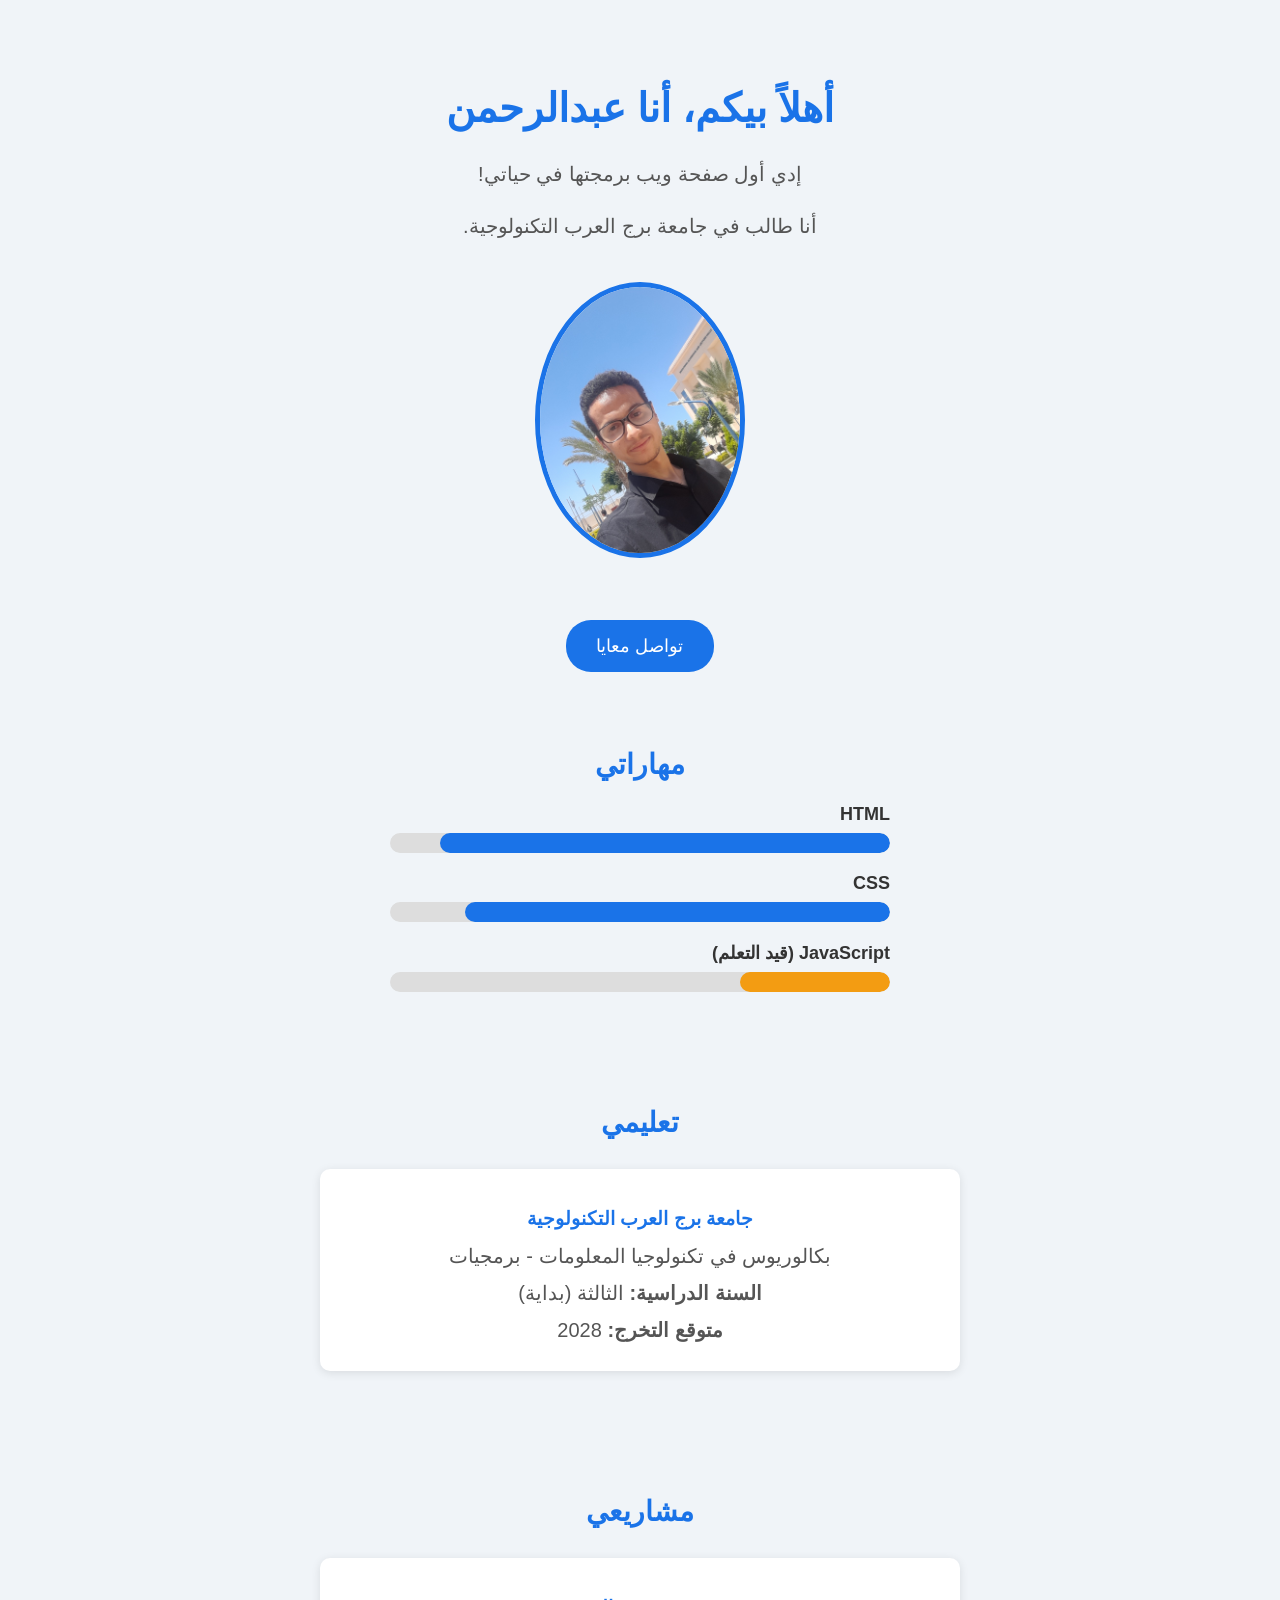
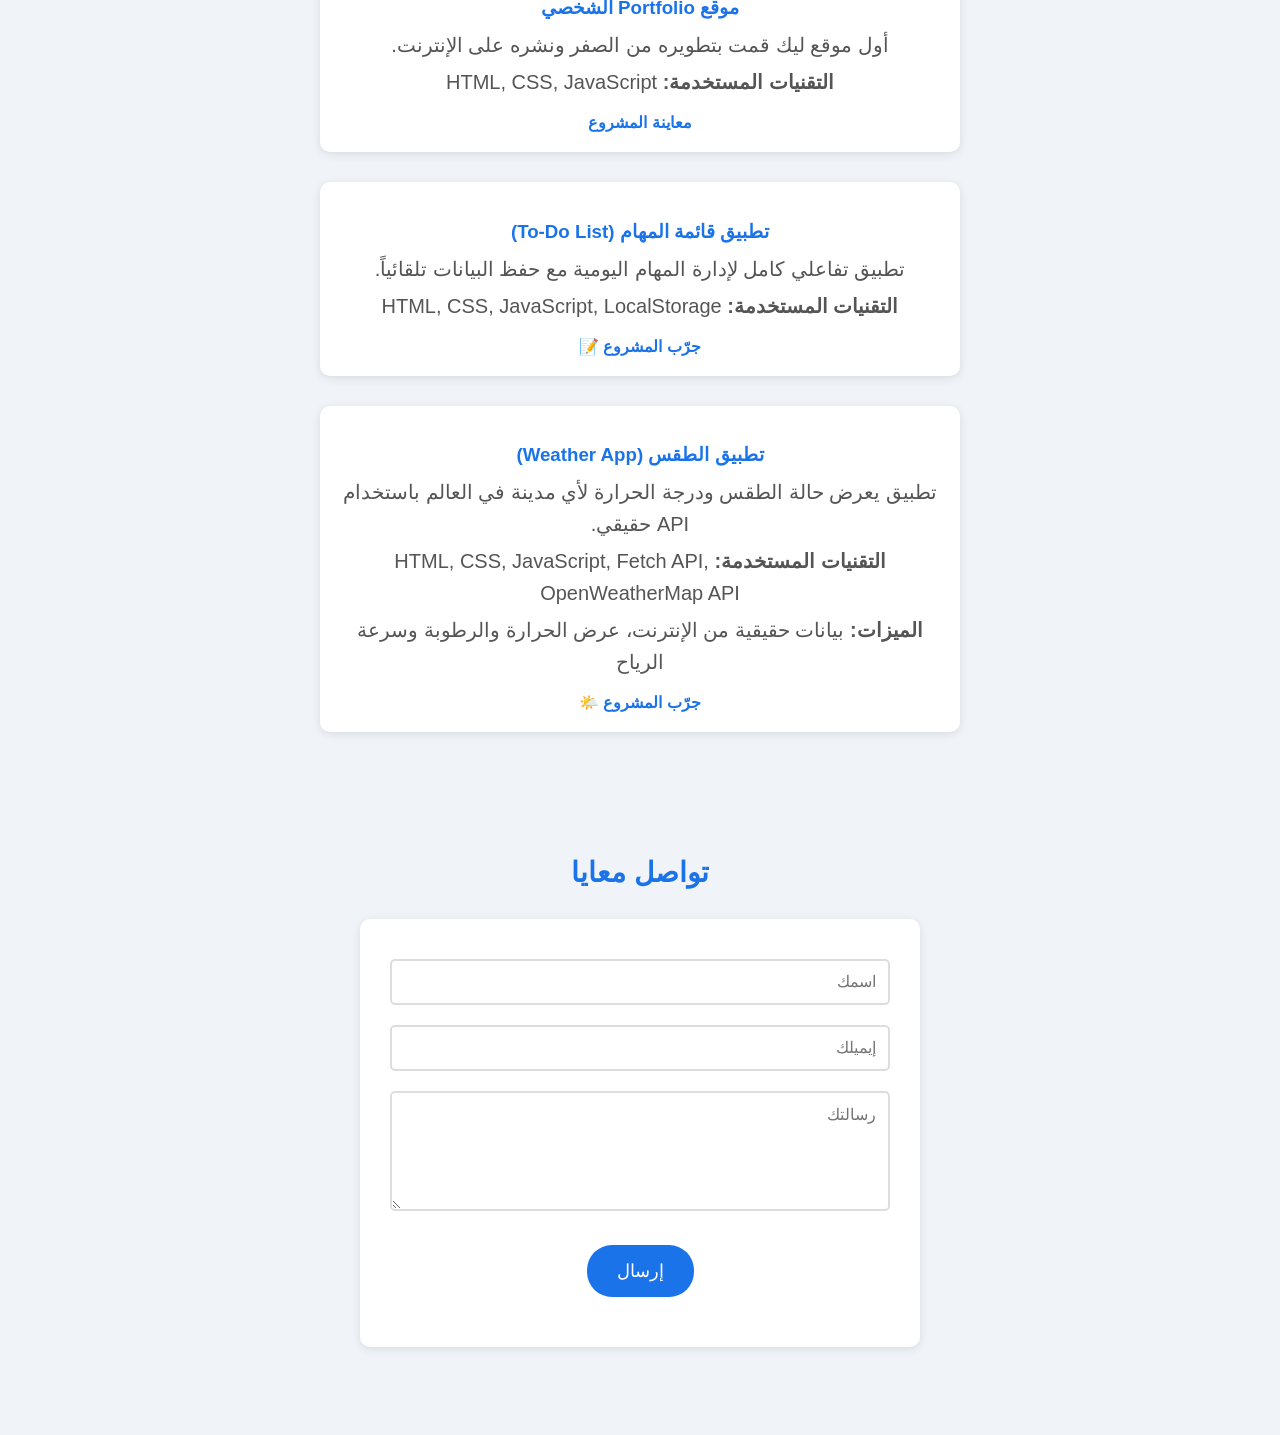
==== index.html @ 9188fb2c "Add weather app project to portfolio Added a new weather app project section with details." ====
<!DOCTYPE html>
<html lang="ar" dir="rtl">
<head>
    <meta charset="UTF-8">
    <meta name="viewport" content="width=device-width, initial-scale=1.0">
    <title>Portfolio - عبدالرحمن</title>
    <link rel="stylesheet" href="style.css">
</head>
<body>
    <!-- الترويسة -->
    <h1>أهلاً بيكم، أنا عبدالرحمن</h1>
    
    <p>إدي أول صفحة ويب برمجتها في حياتي!</p>
    <p>أنا طالب في جامعة برج العرب التكنولوجية.</p>
    
    <!-- الصورة الشخصية -->
    <img src="profile.jpg" alt="صورة عبدالرحمن" width="200">
    
    <!-- زرار التواصل -->
    <br><br>
    <a href="#" onclick="showMessage()" class="button">تواصل معايا</a>
    
    <!-- قسم المهارات -->
    <br><br><br>
    <h2>مهاراتي</h2>
    
    <div class="skill">
        <span>HTML</span>
        <div class="skill-bar">
            <div class="skill-progress html"></div>
        </div>
    </div>
    
    <div class="skill">
        <span>CSS</span>
        <div class="skill-bar">
            <div class="skill-progress css"></div>
        </div>
    </div>
    
    <div class="skill">
        <span>JavaScript (قيد التعلم)</span>
        <div class="skill-bar">
            <div class="skill-progress js"></div>
        </div>
    </div>
    
    <!-- قسم التعليم -->
    <br><br><br>
    <h2>تعليمي</h2>
    
    <div class="education">
        <h3>جامعة برج العرب التكنولوجية</h3>
        <p>بكالوريوس في تكنولوجيا المعلومات - برمجيات</p>
        <p><strong>السنة الدراسية:</strong> الثالثة (بداية)</p>
        <p><strong>متوقع التخرج:</strong> 2028</p>
    </div>
    
    <!-- قسم المشاريع -->
    <br><br><br>
    <h2>مشاريعي</h2>
    
    <div class="project">
        <h3>موقع Portfolio الشخصي</h3>
        <p>أول موقع ليك قمت بتطويره من الصفر ونشره على الإنترنت.</p>
        <p><strong>التقنيات المستخدمة:</strong> HTML, CSS, JavaScript</p>
        <a href="https://abdoaliej581-art.github.io/my-portfolio/" target="_blank" class="project-link">معاينة المشروع </a>
    </div>

    <div class="project">
        <h3>تطبيق قائمة المهام (To-Do List)</h3>
        <p>تطبيق تفاعلي كامل لإدارة المهام اليومية مع حفظ البيانات تلقائياً.</p>
        <p><strong>التقنيات المستخدمة:</strong> HTML, CSS, JavaScript, LocalStorage</p>
        <a href="todo.html" target="_blank" class="project-link">جرّب المشروع 📝</a>
    </div>

     <!-- المشروع الجديد: تطبيق الطقس -->
    <div class="project">
        <h3>تطبيق الطقس (Weather App)</h3>
        <p>تطبيق يعرض حالة الطقس ودرجة الحرارة لأي مدينة في العالم باستخدام API حقيقي.</p>
        <p><strong>التقنيات المستخدمة:</strong> HTML, CSS, JavaScript, Fetch API, OpenWeatherMap API</p>
        <p><strong>الميزات:</strong> بيانات حقيقية من الإنترنت، عرض الحرارة والرطوبة وسرعة الرياح</p>
        <a href="weather.html" target="_blank" class="project-link">جرّب المشروع 🌤️</a>
    </div>
    <!-- نموذج التواصل -->
    <br><br><br>
    <h2>تواصل معايا</h2>
    
    <div class="contact-form">
        <input type="text" id="name" placeholder="اسمك">
        <input type="email" id="email" placeholder="إيميلك">
        <textarea id="message" placeholder="رسالتك"></textarea>
        <button onclick="sendMessage()" class="button">إرسال</button>
        <p id="response"></p>
    </div>
    
    <!-- ربط ملف JavaScript -->
    <script src="script.js"></script>
</body>
</html>
---- style.css ----
body {
    background-color: #f0f4f8;
    font-family: Arial, sans-serif;
    text-align: center;
    padding: 50px;
}

h1 {
    color: #1a73e8;
    font-size: 40px;
}

h2 {
    color: #1a73e8;
    font-size: 28px;
    margin-top: 40px;
}

p {
    color: #555;
    font-size: 20px;
    line-height: 1.6;
}

img {
    border-radius: 50%;
    border: 5px solid #1a73e8;
    margin: 20px 0;
    object-fit: cover;
}

.button {
    background-color: #1a73e8;
    color: white;
    padding: 15px 30px;
    text-decoration: none;
    border-radius: 25px;
    font-size: 18px;
    display: inline-block;
    margin-top: 20px;
    border: none;
    cursor: pointer;
    transition: background-color 0.3s;
}

.button:hover {
    background-color: #1557b0;
}

.skill {
    max-width: 500px;
    margin: 20px auto;
    text-align: right;
}

.skill span {
    display: block;
    font-size: 18px;
    color: #333;
    margin-bottom: 8px;
    font-weight: bold;
}

.skill-bar {
    background-color: #ddd;
    border-radius: 10px;
    height: 20px;
    overflow: hidden;
}

.skill-progress {
    height: 100%;
    border-radius: 10px;
    background-color: #1a73e8;
    transition: width 1s ease-in-out;
}

.html {
    width: 90%;
}

.css {
    width: 85%;
}

.js {
    width: 30%;
    background-color: #f39c12;
}

.education, .project {
    max-width: 600px;
    margin: 30px auto;
    padding: 20px;
    background-color: white;
    border-radius: 10px;
    box-shadow: 0 2px 10px rgba(0,0,0,0.1);
}

.education h3, .project h3 {
    color: #1a73e8;
    margin-bottom: 10px;
}

.education p, .project p {
    color: #555;
    margin: 5px 0;
}

.project-link {
    display: inline-block;
    margin-top: 10px;
    color: #1a73e8;
    text-decoration: none;
    font-weight: bold;
}

.project-link:hover {
    text-decoration: underline;
}

.contact-form {
    max-width: 500px;
    margin: 30px auto;
    padding: 30px;
    background-color: white;
    border-radius: 10px;
    box-shadow: 0 2px 10px rgba(0,0,0,0.1);
    text-align: center;
}

.contact-form input,
.contact-form textarea {
    width: 100%;
    padding: 12px;
    margin: 10px 0;
    border: 2px solid #ddd;
    border-radius: 5px;
    font-size: 16px;
    box-sizing: border-box;
}

.contact-form textarea {
    height: 120px;
    resize: vertical;
}

.contact-form input:focus,
.contact-form textarea:focus {
    border-color: #1a73e8;
    outline: none;
}

#response {
    margin-top: 15px;
    color: #1a73e8;
    font-weight: bold;
}

/* Responsive Design للموبايل */
@media (max-width: 600px) {
    body {
        padding: 20px;
    }
    
    h1 {
        font-size: 28px;
    }
    
    h2 {
        font-size: 22px;
    }
    
    p {
        font-size: 16px;
    }
}
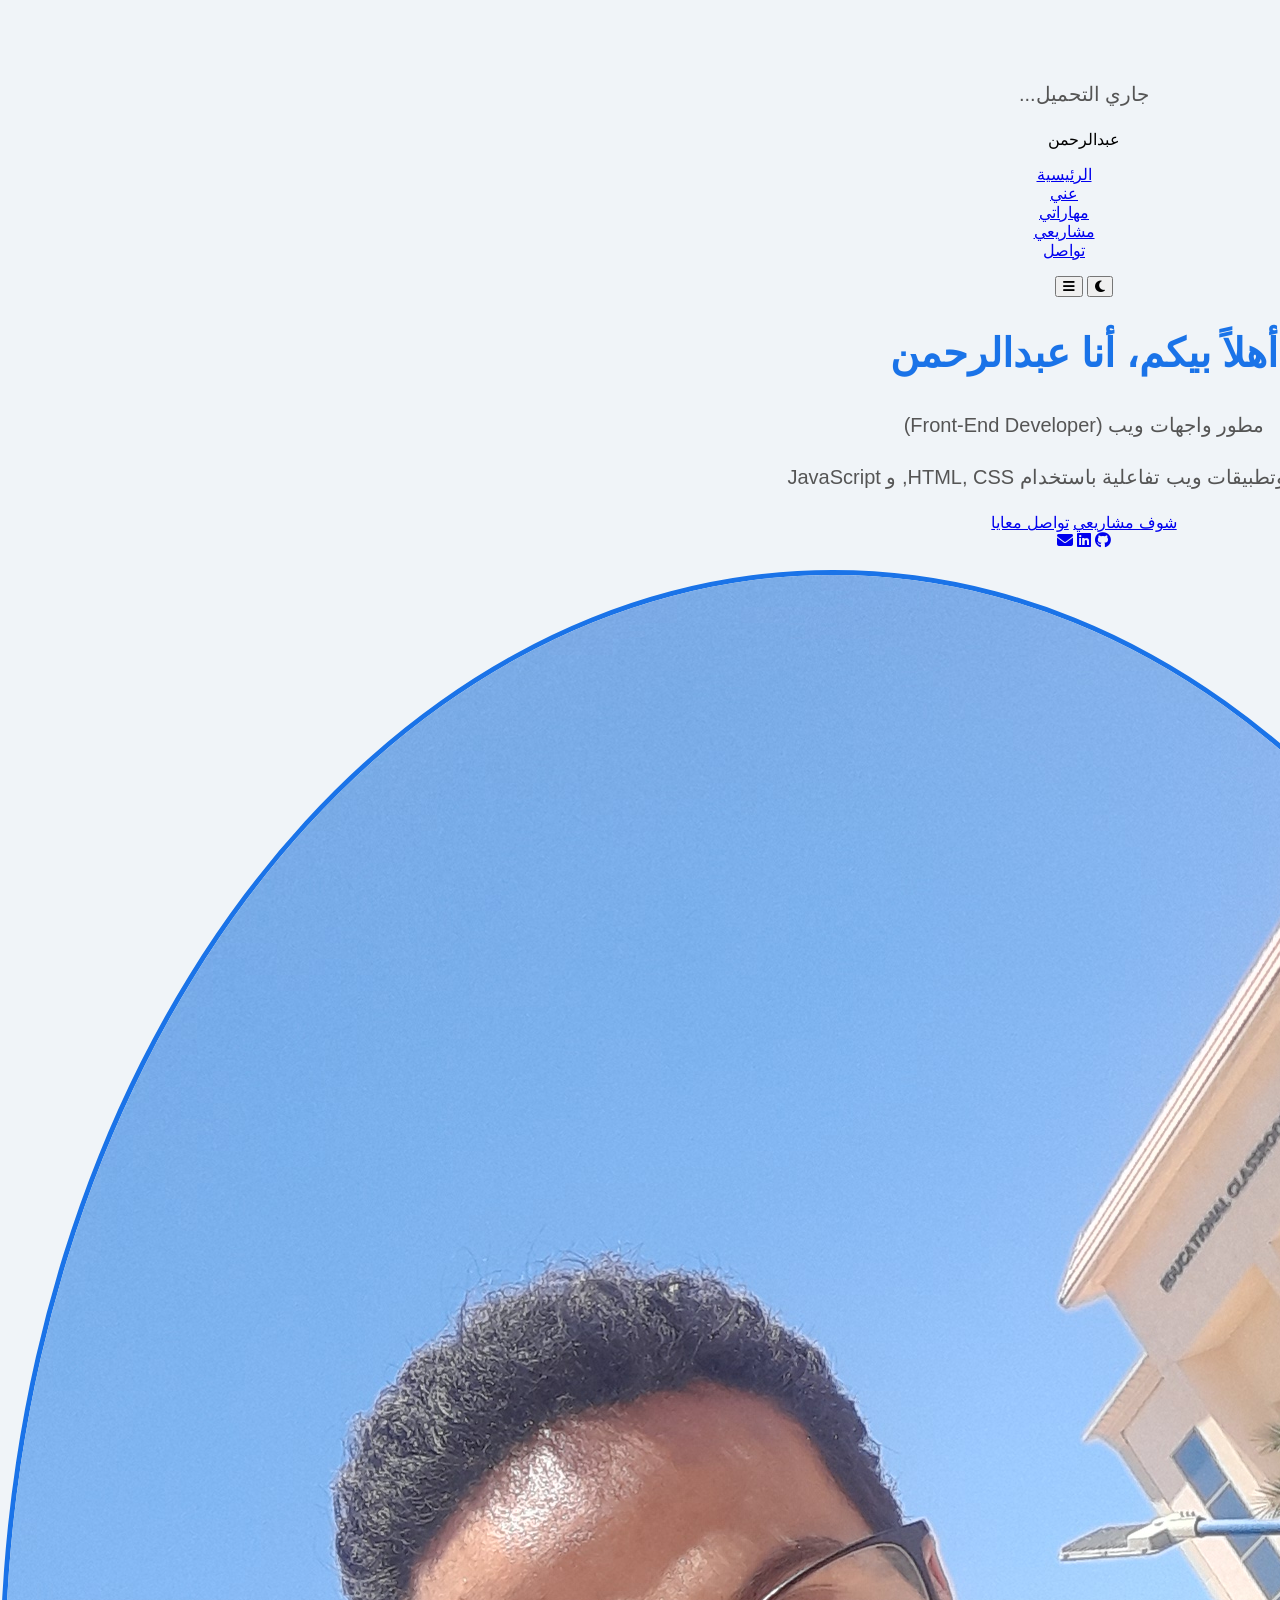
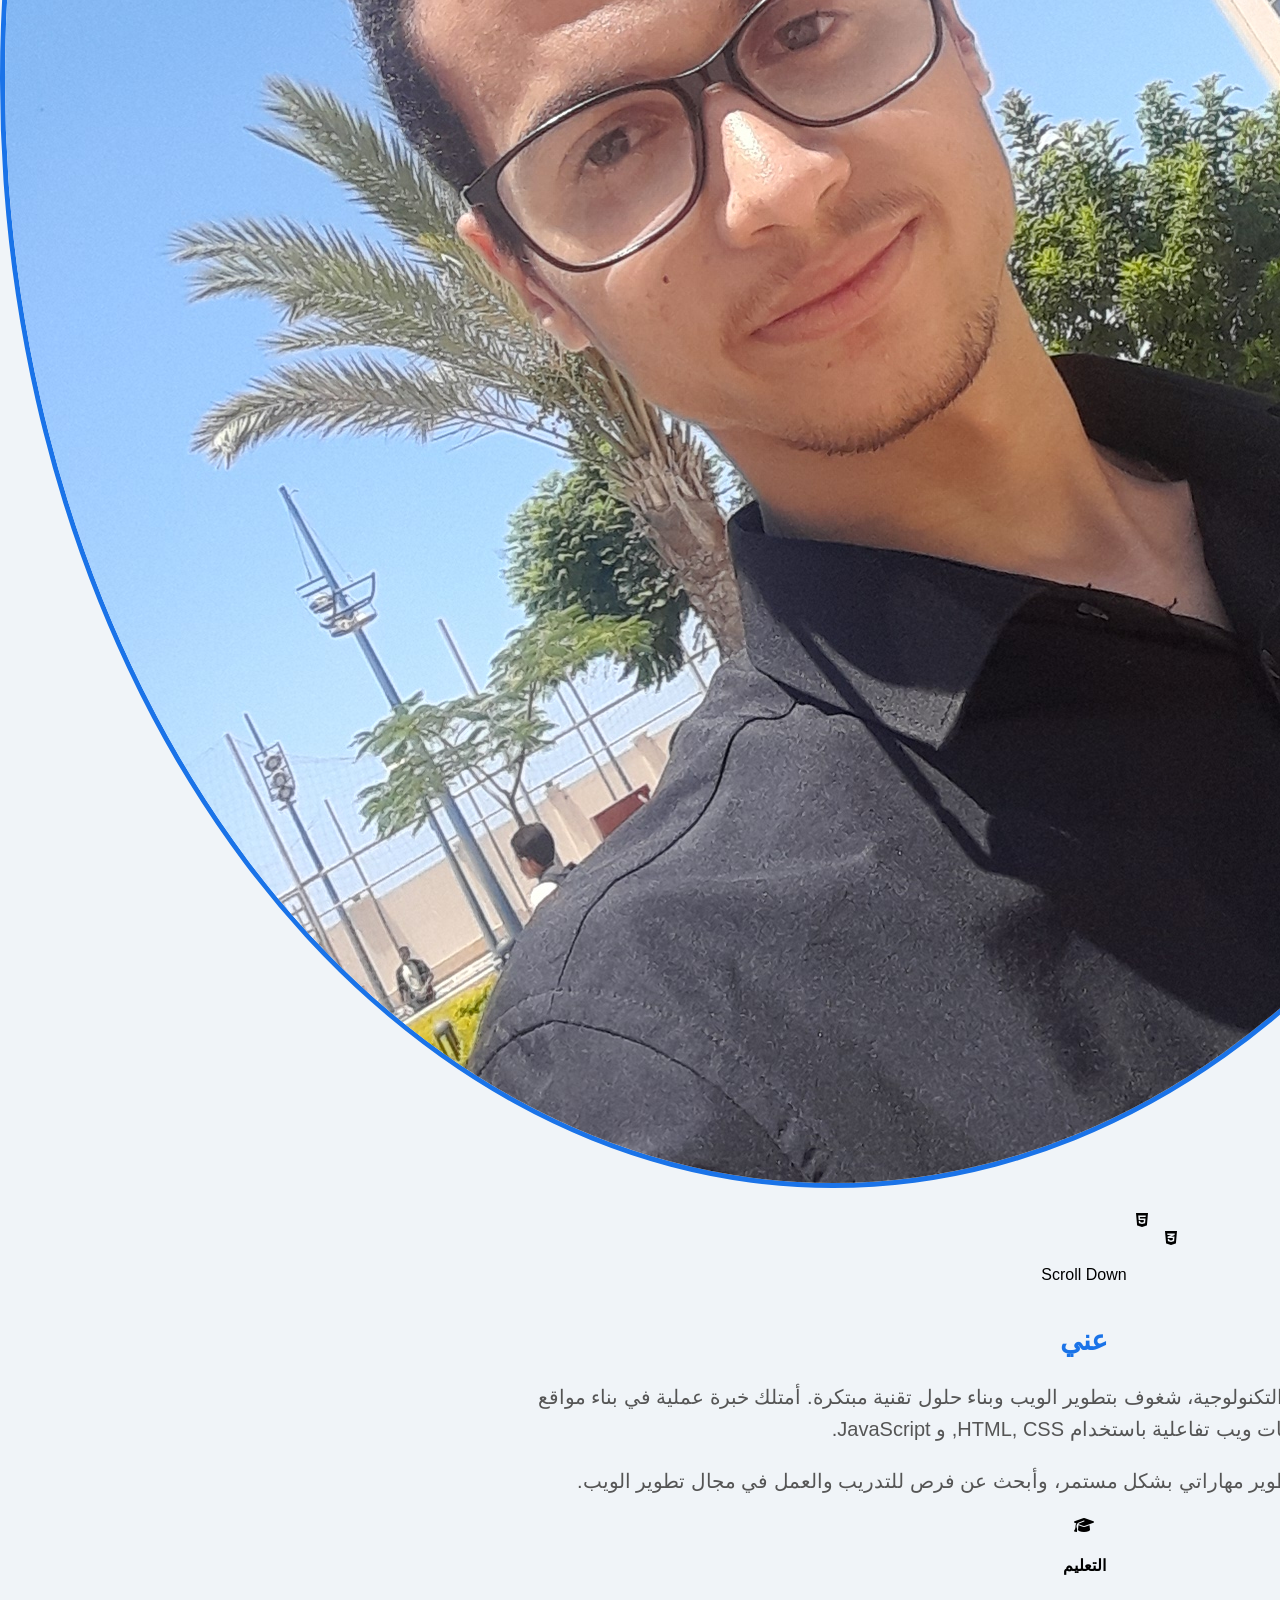
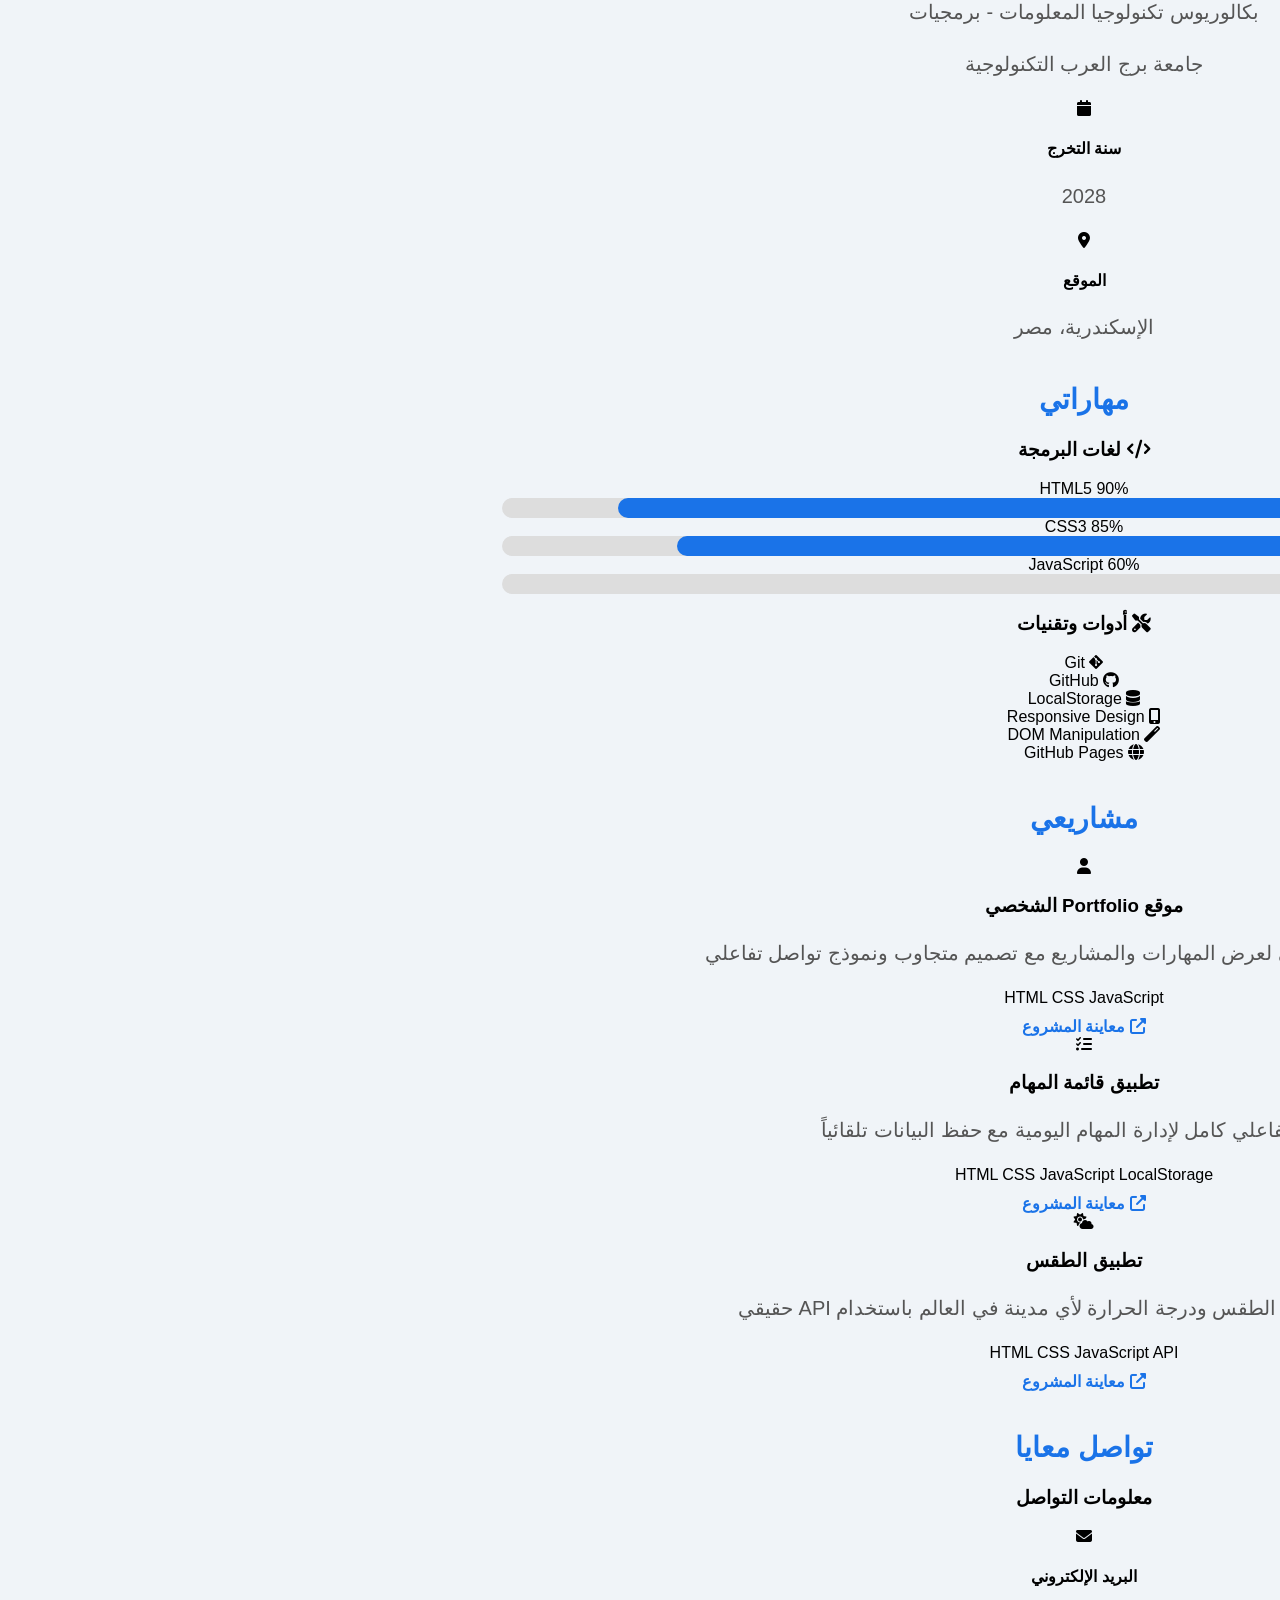
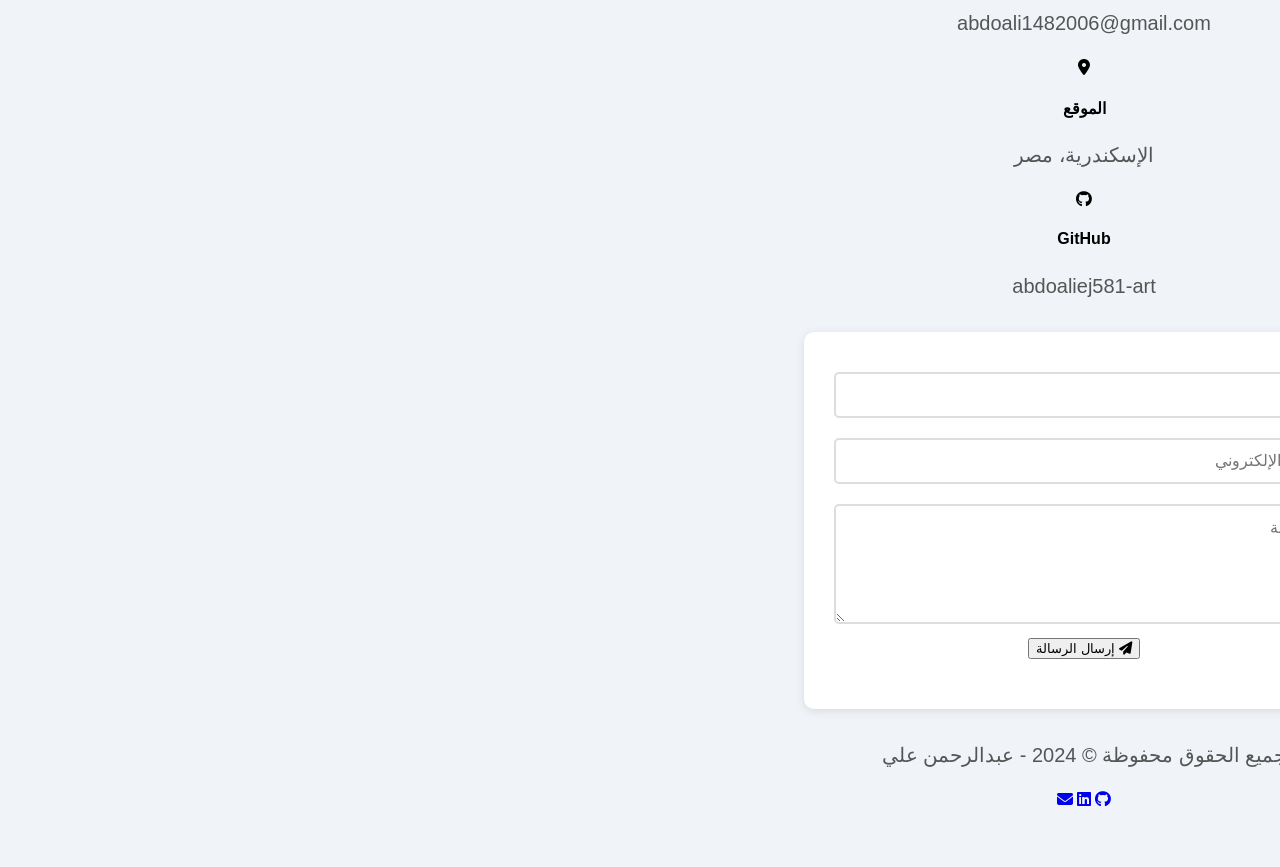
==== commit 6ea54f08: "Revamp portfolio HTML structure and content Updated the portfolio HTML structure, added a loading sc" ====
--- a/index.html
+++ b/index.html
@@ -3,98 +3,282 @@
 <head>
     <meta charset="UTF-8">
     <meta name="viewport" content="width=device-width, initial-scale=1.0">
-    <title>Portfolio - عبدالرحمن</title>
+    <meta name="description" content="Portfolio - عبدالرحمن علي - مطور واجهات ويب">
+    <title>عبدالرحمن علي | Front-End Developer</title>
     <link rel="stylesheet" href="style.css">
+    <link rel="stylesheet" href="https://cdnjs.cloudflare.com/ajax/libs/font-awesome/6.4.0/css/all.min.css">
 </head>
 <body>
-    <!-- الترويسة -->
-    <h1>أهلاً بيكم، أنا عبدالرحمن</h1>
-    
-    <p>إدي أول صفحة ويب برمجتها في حياتي!</p>
-    <p>أنا طالب في جامعة برج العرب التكنولوجية.</p>
-    
-    <!-- الصورة الشخصية -->
-    <img src="profile.jpg" alt="صورة عبدالرحمن" width="200">
-    
-    <!-- زرار التواصل -->
-    <br><br>
-    <a href="#" onclick="showMessage()" class="button">تواصل معايا</a>
-    
-    <!-- قسم المهارات -->
-    <br><br><br>
-    <h2>مهاراتي</h2>
-    
-    <div class="skill">
-        <span>HTML</span>
-        <div class="skill-bar">
-            <div class="skill-progress html"></div>
+    <!-- Loading Screen -->
+    <div id="loader" class="loader">
+        <div class="loader-content">
+            <div class="loader-spinner"></div>
+            <p>جاري التحميل...</p>
         </div>
     </div>
-    
-    <div class="skill">
-        <span>CSS</span>
-        <div class="skill-bar">
-            <div class="skill-progress css"></div>
-        </div>
-    </div>
-    
-    <div class="skill">
-        <span>JavaScript (قيد التعلم)</span>
-        <div class="skill-bar">
-            <div class="skill-progress js"></div>
-        </div>
-    </div>
-    
-    <!-- قسم التعليم -->
-    <br><br><br>
-    <h2>تعليمي</h2>
-    
-    <div class="education">
-        <h3>جامعة برج العرب التكنولوجية</h3>
-        <p>بكالوريوس في تكنولوجيا المعلومات - برمجيات</p>
-        <p><strong>السنة الدراسية:</strong> الثالثة (بداية)</p>
-        <p><strong>متوقع التخرج:</strong> 2028</p>
-    </div>
-    
-    <!-- قسم المشاريع -->
-    <br><br><br>
-    <h2>مشاريعي</h2>
-    
-    <div class="project">
-        <h3>موقع Portfolio الشخصي</h3>
-        <p>أول موقع ليك قمت بتطويره من الصفر ونشره على الإنترنت.</p>
-        <p><strong>التقنيات المستخدمة:</strong> HTML, CSS, JavaScript</p>
-        <a href="https://abdoaliej581-art.github.io/my-portfolio/" target="_blank" class="project-link">معاينة المشروع </a>
-    </div>
-
-    <div class="project">
-        <h3>تطبيق قائمة المهام (To-Do List)</h3>
-        <p>تطبيق تفاعلي كامل لإدارة المهام اليومية مع حفظ البيانات تلقائياً.</p>
-        <p><strong>التقنيات المستخدمة:</strong> HTML, CSS, JavaScript, LocalStorage</p>
-        <a href="todo.html" target="_blank" class="project-link">جرّب المشروع 📝</a>
-    </div>
-
-     <!-- المشروع الجديد: تطبيق الطقس -->
-    <div class="project">
-        <h3>تطبيق الطقس (Weather App)</h3>
-        <p>تطبيق يعرض حالة الطقس ودرجة الحرارة لأي مدينة في العالم باستخدام API حقيقي.</p>
-        <p><strong>التقنيات المستخدمة:</strong> HTML, CSS, JavaScript, Fetch API, OpenWeatherMap API</p>
-        <p><strong>الميزات:</strong> بيانات حقيقية من الإنترنت، عرض الحرارة والرطوبة وسرعة الرياح</p>
-        <a href="weather.html" target="_blank" class="project-link">جرّب المشروع 🌤️</a>
-    </div>
-    <!-- نموذج التواصل -->
-    <br><br><br>
-    <h2>تواصل معايا</h2>
-    
-    <div class="contact-form">
-        <input type="text" id="name" placeholder="اسمك">
-        <input type="email" id="email" placeholder="إيميلك">
-        <textarea id="message" placeholder="رسالتك"></textarea>
-        <button onclick="sendMessage()" class="button">إرسال</button>
-        <p id="response"></p>
-    </div>
-    
-    <!-- ربط ملف JavaScript -->
+
+    <!-- Navigation -->
+    <nav class="navbar">
+        <div class="nav-container">
+            <div class="logo">
+                <span>عبدالرحمن</span>
+            </div>
+            <ul class="nav-links">
+                <li><a href="#home">الرئيسية</a></li>
+                <li><a href="#about">عني</a></li>
+                <li><a href="#skills">مهاراتي</a></li>
+                <li><a href="#projects">مشاريعي</a></li>
+                <li><a href="#contact">تواصل</a></li>
+            </ul>
+            <button class="theme-toggle" onclick="toggleTheme()">
+                <i class="fas fa-moon"></i>
+            </button>
+            <button class="mobile-menu-btn" onclick="toggleMobileMenu()">
+                <i class="fas fa-bars"></i>
+            </button>
+        </div>
+    </nav>
+
+    <!-- Hero Section -->
+    <section id="home" class="hero">
+        <div class="hero-content">
+            <div class="hero-text">
+                <h1 class="fade-in">أهلاً بيكم، أنا <span class="highlight">عبدالرحمن</span></h1>
+                <p class="fade-in delay-1">مطور واجهات ويب (Front-End Developer)</p>
+                <p class="fade-in delay-2">أبني مواقع وتطبيقات ويب تفاعلية باستخدام HTML, CSS, و JavaScript</p>
+                <div class="hero-buttons fade-in delay-3">
+                    <a href="#projects" class="btn btn-primary">شوف مشاريعي</a>
+                    <a href="#contact" class="btn btn-secondary">تواصل معايا</a>
+                </div>
+                <div class="social-links fade-in delay-4">
+                    <a href="https://github.com/abdoaliej581-art" target="_blank"><i class="fab fa-github"></i></a>
+                    <a href="https://linkedin.com/in/abdoaliej581-art" target="_blank"><i class="fab fa-linkedin"></i></a>
+                    <a href="mailto:abdoali1482006@gmail.com"><i class="fas fa-envelope"></i></a>
+                </div>
+            </div>
+            <div class="hero-image fade-in delay-2">
+                <div class="image-container">
+                    <img src="profile.jpg" alt="عبدالرحمن علي" class="profile-img">
+                    <div class="floating-icons">
+                        <div class="float-icon html"><i class="fab fa-html5"></i></div>
+                        <div class="float-icon css"><i class="fab fa-css3-alt"></i></div>
+                        <div class="float-icon js"><i class="fab fa-js"></i></div>
+                    </div>
+                </div>
+            </div>
+        </div>
+        <div class="scroll-indicator">
+            <span>Scroll Down</span>
+            <div class="mouse">
+                <div class="wheel"></div>
+            </div>
+        </div>
+    </section>
+
+    <!-- About Section -->
+    <section id="about" class="about section">
+        <h2 class="section-title">عني</h2>
+        <div class="about-content">
+            <div class="about-text">
+                <p>طالب في السنة الثالثة بجامعة برج العرب التكنولوجية، شغوف بتطوير الويب وبناء حلول تقنية مبتكرة. أمتلك خبرة عملية في بناء مواقع وتطبيقات ويب تفاعلية باستخدام HTML, CSS, و JavaScript.</p>
+                <p>أسعى دائماً لتعلم التقنيات الحديثة وتطوير مهاراتي بشكل مستمر، وأبحث عن فرص للتدريب والعمل في مجال تطوير الويب.</p>
+                <div class="about-info">
+                    <div class="info-item">
+                        <i class="fas fa-graduation-cap"></i>
+                        <div>
+                            <h4>التعليم</h4>
+                            <p>بكالوريوس تكنولوجيا المعلومات - برمجيات</p>
+                            <p>جامعة برج العرب التكنولوجية</p>
+                        </div>
+                    </div>
+                    <div class="info-item">
+                        <i class="fas fa-calendar"></i>
+                        <div>
+                            <h4>سنة التخرج</h4>
+                            <p>2028</p>
+                        </div>
+                    </div>
+                    <div class="info-item">
+                        <i class="fas fa-map-marker-alt"></i>
+                        <div>
+                            <h4>الموقع</h4>
+                            <p>الإسكندرية، مصر</p>
+                        </div>
+                    </div>
+                </div>
+            </div>
+        </div>
+    </section>
+
+    <!-- Skills Section -->
+    <section id="skills" class="skills section">
+        <h2 class="section-title">مهاراتي</h2>
+        <div class="skills-container">
+            <div class="skill-category">
+                <h3><i class="fas fa-code"></i> لغات البرمجة</h3>
+                <div class="skill-item">
+                    <div class="skill-info">
+                        <span>HTML5</span>
+                        <span>90%</span>
+                    </div>
+                    <div class="skill-bar">
+                        <div class="skill-progress html" data-width="90"></div>
+                    </div>
+                </div>
+                <div class="skill-item">
+                    <div class="skill-info">
+                        <span>CSS3</span>
+                        <span>85%</span>
+                    </div>
+                    <div class="skill-bar">
+                        <div class="skill-progress css" data-width="85"></div>
+                    </div>
+                </div>
+                <div class="skill-item">
+                    <div class="skill-info">
+                        <span>JavaScript</span>
+                        <span>60%</span>
+                    </div>
+                    <div class="skill-bar">
+                        <div class="skill-progress js" data-width="60"></div>
+                    </div>
+                </div>
+            </div>
+            <div class="skill-category">
+                <h3><i class="fas fa-tools"></i> أدوات وتقنيات</h3>
+                <div class="tools-grid">
+                    <div class="tool-item"><i class="fab fa-git-alt"></i> Git</div>
+                    <div class="tool-item"><i class="fab fa-github"></i> GitHub</div>
+                    <div class="tool-item"><i class="fas fa-database"></i> LocalStorage</div>
+                    <div class="tool-item"><i class="fas fa-mobile-alt"></i> Responsive Design</div>
+                    <div class="tool-item"><i class="fas fa-magic"></i> DOM Manipulation</div>
+                    <div class="tool-item"><i class="fas fa-globe"></i> GitHub Pages</div>
+                </div>
+            </div>
+        </div>
+    </section>
+
+    <!-- Projects Section -->
+    <section id="projects" class="projects section">
+        <h2 class="section-title">مشاريعي</h2>
+        <div class="projects-grid">
+            <!-- Project 1 -->
+            <div class="project-card">
+                <div class="project-header">
+                    <i class="fas fa-user"></i>
+                </div>
+                <div class="project-content">
+                    <h3>موقع Portfolio الشخصي</h3>
+                    <p>موقع شخصي احترافي لعرض المهارات والمشاريع مع تصميم متجاوب ونموذج تواصل تفاعلي</p>
+                    <div class="project-tags">
+                        <span class="tag">HTML</span>
+                        <span class="tag">CSS</span>
+                        <span class="tag">JavaScript</span>
+                    </div>
+                    <a href="https://abdoaliej581-art.github.io/my-portfolio/" target="_blank" class="project-link">
+                        <i class="fas fa-external-link-alt"></i> معاينة المشروع
+                    </a>
+                </div>
+            </div>
+
+            <!-- Project 2 -->
+            <div class="project-card">
+                <div class="project-header">
+                    <i class="fas fa-tasks"></i>
+                </div>
+                <div class="project-content">
+                    <h3>تطبيق قائمة المهام</h3>
+                    <p>تطبيق تفاعلي كامل لإدارة المهام اليومية مع حفظ البيانات تلقائياً</p>
+                    <div class="project-tags">
+                        <span class="tag">HTML</span>
+                        <span class="tag">CSS</span>
+                        <span class="tag">JavaScript</span>
+                        <span class="tag">LocalStorage</span>
+                    </div>
+                    <a href="todo.html" target="_blank" class="project-link">
+                        <i class="fas fa-external-link-alt"></i> معاينة المشروع
+                    </a>
+                </div>
+            </div>
+
+            <!-- Project 3 -->
+            <div class="project-card">
+                <div class="project-header">
+                    <i class="fas fa-cloud-sun"></i>
+                </div>
+                <div class="project-content">
+                    <h3>تطبيق الطقس</h3>
+                    <p>تطبيق يعرض حالة الطقس ودرجة الحرارة لأي مدينة في العالم باستخدام API حقيقي</p>
+                    <div class="project-tags">
+                        <span class="tag">HTML</span>
+                        <span class="tag">CSS</span>
+                        <span class="tag">JavaScript</span>
+                        <span class="tag">API</span>
+                    </div>
+                    <a href="weather.html" target="_blank" class="project-link">
+                        <i class="fas fa-external-link-alt"></i> معاينة المشروع
+                    </a>
+                </div>
+            </div>
+        </div>
+    </section>
+
+    <!-- Contact Section -->
+    <section id="contact" class="contact section">
+        <h2 class="section-title">تواصل معايا</h2>
+        <div class="contact-container">
+            <div class="contact-info">
+                <h3>معلومات التواصل</h3>
+                <div class="contact-item">
+                    <i class="fas fa-envelope"></i>
+                    <div>
+                        <h4>البريد الإلكتروني</h4>
+                        <p>abdoali1482006@gmail.com</p>
+                    </div>
+                </div>
+                <div class="contact-item">
+                    <i class="fas fa-map-marker-alt"></i>
+                    <div>
+                        <h4>الموقع</h4>
+                        <p>الإسكندرية، مصر</p>
+                    </div>
+                </div>
+                <div class="contact-item">
+                    <i class="fab fa-github"></i>
+                    <div>
+                        <h4>GitHub</h4>
+                        <p>abdoaliej581-art</p>
+                    </div>
+                </div>
+            </div>
+            <form class="contact-form" onsubmit="event.preventDefault(); sendMessage();">
+                <div class="form-group">
+                    <input type="text" id="name" placeholder="الاسم" required>
+                </div>
+                <div class="form-group">
+                    <input type="email" id="email" placeholder="البريد الإلكتروني" required>
+                </div>
+                <div class="form-group">
+                    <textarea id="message" rows="5" placeholder="الرسالة" required></textarea>
+                </div>
+                <button type="submit" class="btn btn-primary btn-block">
+                    <i class="fas fa-paper-plane"></i> إرسال الرسالة
+                </button>
+                <p id="response" class="form-response"></p>
+            </form>
+        </div>
+    </section>
+
+    <!-- Footer -->
+    <footer class="footer">
+        <p>جميع الحقوق محفوظة &copy; 2024 - عبدالرحمن علي</p>
+        <div class="footer-social">
+            <a href="https://github.com/abdoaliej581-art" target="_blank"><i class="fab fa-github"></i></a>
+            <a href="https://linkedin.com/in/abdoaliej581-art" target="_blank"><i class="fab fa-linkedin"></i></a>
+            <a href="mailto:abdoali1482006@gmail.com"><i class="fas fa-envelope"></i></a>
+        </div>
+    </footer>
+
     <script src="script.js"></script>
 </body>
 </html>
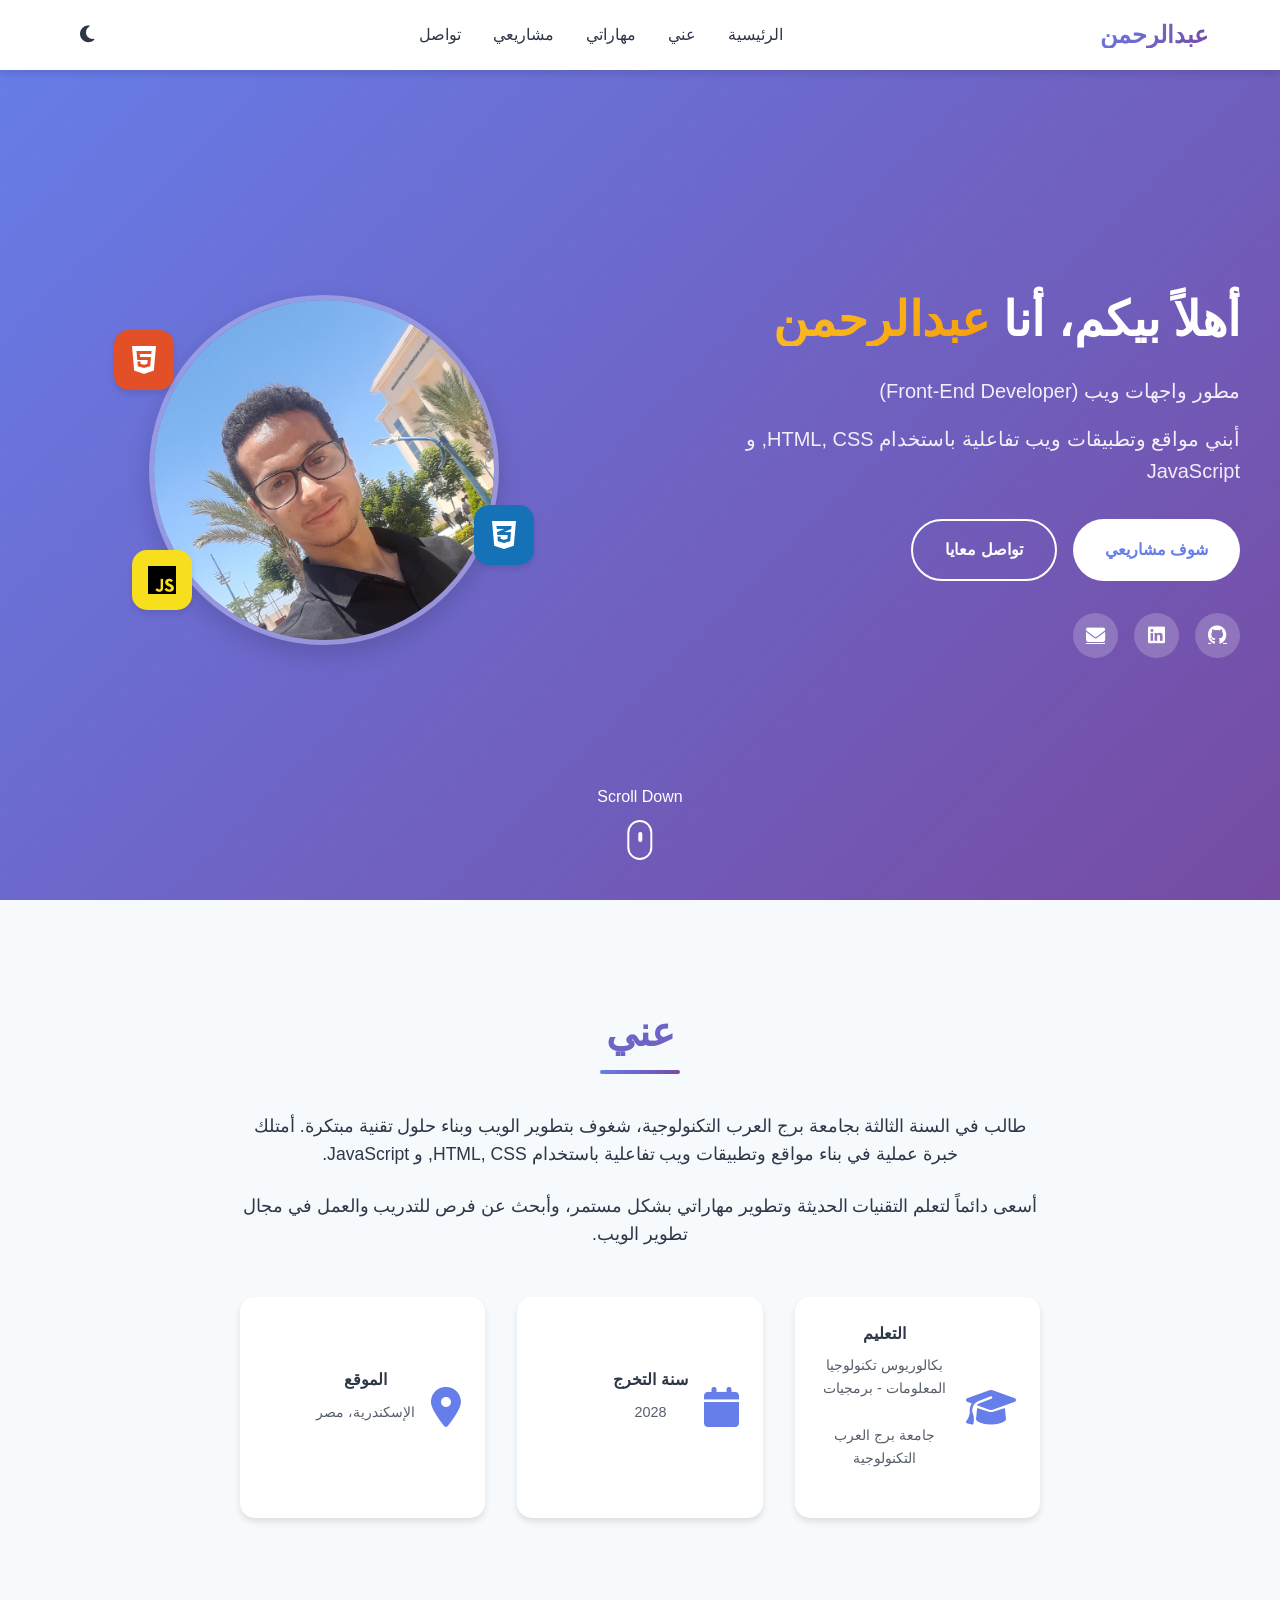
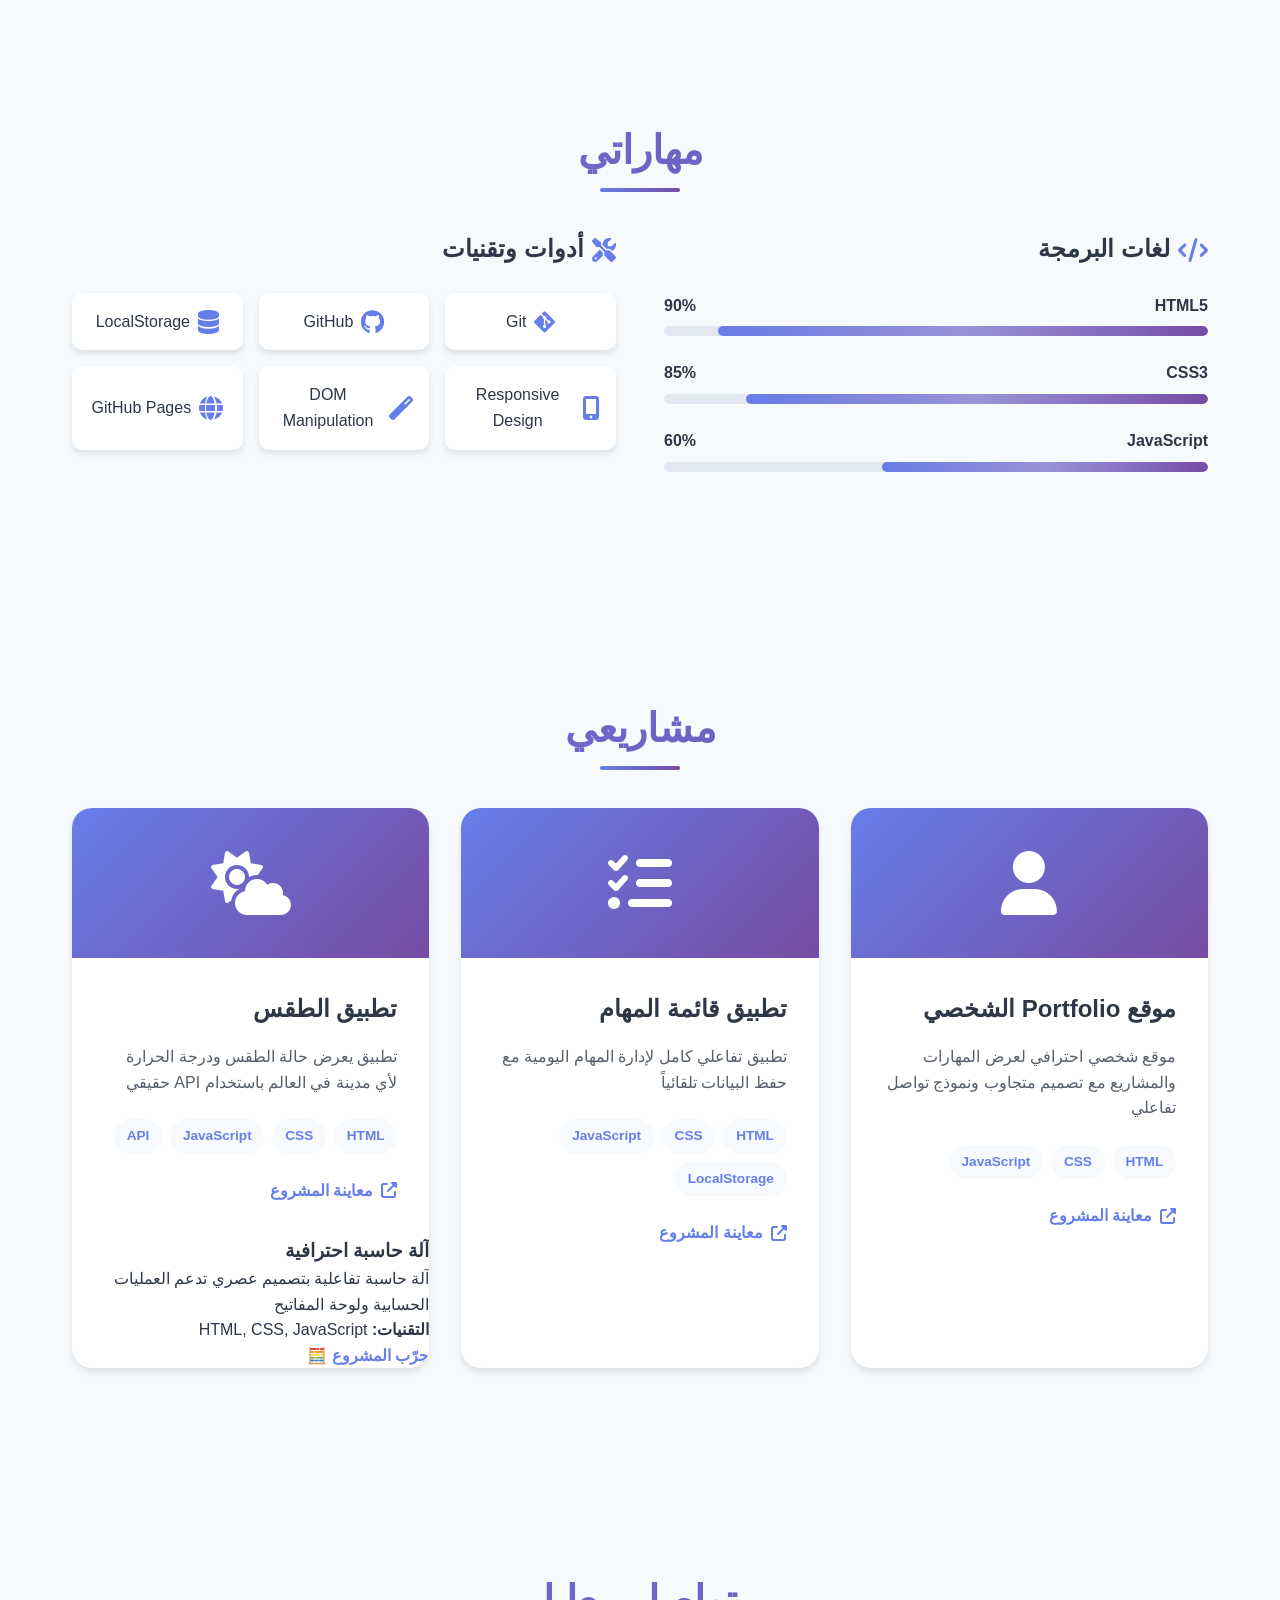
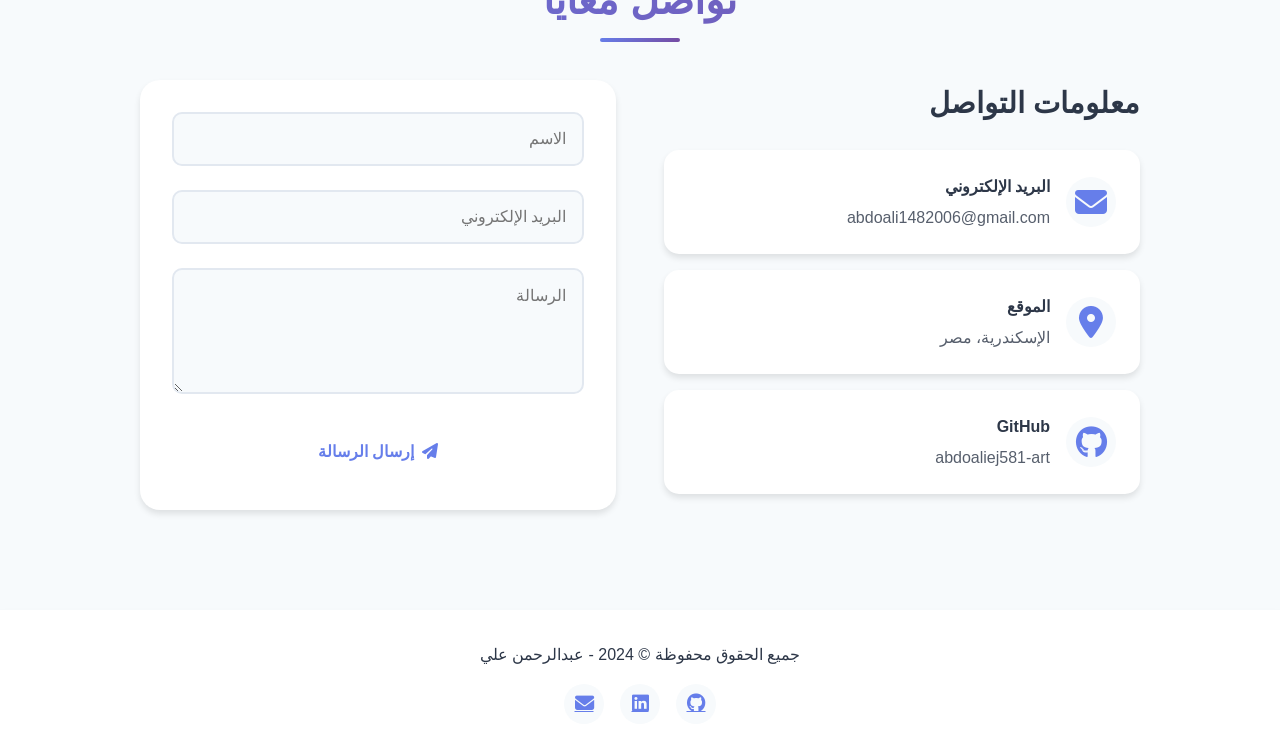
==== commit 7cc55625: "Fix HTML structure and content in index.html" ====
--- a/index.html
+++ b/index.html
@@ -219,6 +219,12 @@
                         <i class="fas fa-external-link-alt"></i> معاينة المشروع
                     </a>
                 </div>
+                <div class="project">
+                        <h3>آلة حاسبة احترافية</h3>
+                    <p>آلة حاسبة تفاعلية بتصميم عصري تدعم العمليات الحسابية ولوحة المفاتيح</p>
+                        <p><strong>التقنيات:</strong> HTML, CSS, JavaScript</p>
+                <a href="calculator.html" target="_blank" class="project-link">جرّب المشروع 🧮</a>
+            </div>
             </div>
         </div>
     </section>
--- a/style.css
+++ b/style.css
@@ -1,177 +1,872 @@
+/* ===== CSS Variables ===== */
+:root {
+    --primary-color: #667eea;
+    --secondary-color: #764ba2;
+    --accent-color: #f093fb;
+    --text-color: #2d3748;
+    --bg-color: #f7fafc;
+    --card-bg: #ffffff;
+    --border-color: #e2e8f0;
+    --shadow: 0 4px 6px rgba(0, 0, 0, 0.1);
+    --shadow-lg: 0 10px 25px rgba(0, 0, 0, 0.15);
+    --transition: all 0.3s cubic-bezier(0.4, 0, 0.2, 1);
+}
+
+[data-theme="dark"] {
+    --text-color: #e2e8f0;
+    --bg-color: #1a202c;
+    --card-bg: #2d3748;
+    --border-color: #4a5568;
+    --shadow: 0 4px 6px rgba(0, 0, 0, 0.3);
+    --shadow-lg: 0 10px 25px rgba(0, 0, 0, 0.4);
+}
+
+/* ===== Reset & Base ===== */
+* {
+    margin: 0;
+    padding: 0;
+    box-sizing: border-box;
+}
+
+html {
+    scroll-behavior: smooth;
+}
+
 body {
-    background-color: #f0f4f8;
-    font-family: Arial, sans-serif;
+    font-family: 'Segoe UI', Tahoma, Geneva, Verdana, sans-serif;
+    background: var(--bg-color);
+    color: var(--text-color);
+    line-height: 1.6;
+    overflow-x: hidden;
+    transition: var(--transition);
+}
+
+/* ===== Loader ===== */
+.loader {
+    position: fixed;
+    top: 0;
+    left: 0;
+    width: 100%;
+    height: 100%;
+    background: var(--bg-color);
+    display: flex;
+    justify-content: center;
+    align-items: center;
+    z-index: 9999;
+    transition: opacity 0.5s ease;
+}
+
+.loader.hidden {
+    opacity: 0;
+    pointer-events: none;
+}
+
+.loader-content {
     text-align: center;
-    padding: 50px;
-}
-
-h1 {
-    color: #1a73e8;
-    font-size: 40px;
-}
-
-h2 {
-    color: #1a73e8;
-    font-size: 28px;
-    margin-top: 40px;
-}
-
-p {
-    color: #555;
-    font-size: 20px;
-    line-height: 1.6;
-}
-
-img {
+}
+
+.loader-spinner {
+    width: 50px;
+    height: 50px;
+    border: 4px solid var(--border-color);
+    border-top-color: var(--primary-color);
     border-radius: 50%;
-    border: 5px solid #1a73e8;
-    margin: 20px 0;
-    object-fit: cover;
-}
-
-.button {
-    background-color: #1a73e8;
+    animation: spin 1s linear infinite;
+    margin: 0 auto 20px;
+}
+
+@keyframes spin {
+    to { transform: rotate(360deg); }
+}
+
+/* ===== Navigation ===== */
+.navbar {
+    position: fixed;
+    top: 0;
+    left: 0;
+    right: 0;
+    background: var(--card-bg);
+    box-shadow: var(--shadow);
+    z-index: 1000;
+    transition: var(--transition);
+}
+
+.nav-container {
+    max-width: 1200px;
+    margin: 0 auto;
+    padding: 1rem 2rem;
+    display: flex;
+    justify-content: space-between;
+    align-items: center;
+}
+
+.logo span {
+    font-size: 1.5rem;
+    font-weight: bold;
+    background: linear-gradient(135deg, var(--primary-color), var(--secondary-color));
+    -webkit-background-clip: text;
+    -webkit-text-fill-color: transparent;
+    background-clip: text;
+}
+
+.nav-links {
+    display: flex;
+    list-style: none;
+    gap: 2rem;
+}
+
+.nav-links a {
+    color: var(--text-color);
+    text-decoration: none;
+    font-weight: 500;
+    transition: var(--transition);
+    position: relative;
+}
+
+.nav-links a::after {
+    content: '';
+    position: absolute;
+    bottom: -5px;
+    left: 0;
+    width: 0;
+    height: 2px;
+    background: var(--primary-color);
+    transition: width 0.3s ease;
+}
+
+.nav-links a:hover::after {
+    width: 100%;
+}
+
+.theme-toggle,
+.mobile-menu-btn {
+    background: none;
+    border: none;
+    color: var(--text-color);
+    font-size: 1.2rem;
+    cursor: pointer;
+    padding: 0.5rem;
+    border-radius: 50%;
+    transition: var(--transition);
+}
+
+.theme-toggle:hover,
+.mobile-menu-btn:hover {
+    background: var(--bg-color);
+}
+
+.mobile-menu-btn {
+    display: none;
+}
+
+/* ===== Hero Section ===== */
+.hero {
+    min-height: 100vh;
+    display: flex;
+    flex-direction: column;
+    justify-content: center;
+    align-items: center;
+    padding: 120px 2rem 80px;
+    background: linear-gradient(135deg, var(--primary-color) 0%, var(--secondary-color) 100%);
+    position: relative;
+    overflow: hidden;
+}
+
+.hero::before {
+    content: '';
+    position: absolute;
+    top: 0;
+    left: 0;
+    right: 0;
+    bottom: 0;
+    background: url("data:image/svg+xml,%3Csvg width='60' height='60' viewBox='0 0 60 60' xmlns='http://www.w3.org/2000/svg'%3E%3Cg fill='none' fill-rule='evenodd'%3E%3Cg fill='%23ffffff' fill-opacity='0.05'%3E%3Cpath d='M36 34v-4h-2v4h-4v2h4v4h2v-4h4v-2h-4zm0-30V0h-2v4h-4v2h4v4h2V6h4V4h-4zM6 34v-4H4v4H0v2h4v4h2v-4h4v-2H6zM6 4V0H4v4H0v2h4v4h2V6h4V4H6z'/%3E%3C/g%3E%3C/g%3E%3C/svg%3E");
+    opacity: 0.1;
+}
+
+.hero-content {
+    max-width: 1200px;
+    display: grid;
+    grid-template-columns: 1fr 1fr;
+    gap: 4rem;
+    align-items: center;
+    position: relative;
+    z-index: 1;
+}
+
+.hero-text h1 {
+    font-size: 3rem;
+    margin-bottom: 1rem;
     color: white;
-    padding: 15px 30px;
+}
+
+.hero-text .highlight {
+    background: linear-gradient(135deg, #fbbf24, #f59e0b);
+    -webkit-background-clip: text;
+    -webkit-text-fill-color: transparent;
+    background-clip: text;
+}
+
+.hero-text p {
+    font-size: 1.25rem;
+    color: rgba(255, 255, 255, 0.9);
+    margin-bottom: 1rem;
+}
+
+.hero-buttons {
+    display: flex;
+    gap: 1rem;
+    margin: 2rem 0;
+}
+
+.btn {
+    padding: 1rem 2rem;
+    border-radius: 50px;
     text-decoration: none;
-    border-radius: 25px;
-    font-size: 18px;
-    display: inline-block;
-    margin-top: 20px;
+    font-weight: 600;
+    transition: var(--transition);
+    display: inline-flex;
+    align-items: center;
+    gap: 0.5rem;
     border: none;
     cursor: pointer;
-    transition: background-color 0.3s;
-}
-
-.button:hover {
-    background-color: #1557b0;
-}
-
-.skill {
-    max-width: 500px;
-    margin: 20px auto;
-    text-align: right;
-}
-
-.skill span {
-    display: block;
-    font-size: 18px;
-    color: #333;
-    margin-bottom: 8px;
-    font-weight: bold;
+    font-size: 1rem;
+}
+
+.btn-primary {
+    background: white;
+    color: var(--primary-color);
+}
+
+.btn-primary:hover {
+    transform: translateY(-3px);
+    box-shadow: 0 10px 25px rgba(0, 0, 0, 0.2);
+}
+
+.btn-secondary {
+    background: transparent;
+    color: white;
+    border: 2px solid white;
+}
+
+.btn-secondary:hover {
+    background: white;
+    color: var(--primary-color);
+}
+
+.btn-block {
+    width: 100%;
+    justify-content: center;
+}
+
+.social-links {
+    display: flex;
+    gap: 1rem;
+}
+
+.social-links a {
+    width: 45px;
+    height: 45px;
+    border-radius: 50%;
+    background: rgba(255, 255, 255, 0.2);
+    display: flex;
+    align-items: center;
+    justify-content: center;
+    color: white;
+    font-size: 1.2rem;
+    transition: var(--transition);
+}
+
+.social-links a:hover {
+    background: white;
+    color: var(--primary-color);
+    transform: translateY(-3px);
+}
+
+.hero-image {
+    display: flex;
+    justify-content: center;
+}
+
+.image-container {
+    position: relative;
+    width: 350px;
+    height: 350px;
+}
+
+.profile-img {
+    width: 100%;
+    height: 100%;
+    border-radius: 50%;
+    object-fit: cover;
+    border: 5px solid rgba(255, 255, 255, 0.3);
+    box-shadow: var(--shadow-lg);
+}
+
+.floating-icons {
+    position: absolute;
+    width: 100%;
+    height: 100%;
+    top: 0;
+    left: 0;
+}
+
+.float-icon {
+    position: absolute;
+    width: 60px;
+    height: 60px;
+    border-radius: 15px;
+    display: flex;
+    align-items: center;
+    justify-content: center;
+    font-size: 2rem;
+    color: white;
+    animation: float 3s ease-in-out infinite;
+    box-shadow: var(--shadow);
+}
+
+.float-icon.html {
+    top: 10%;
+    left: -10%;
+    background: #e34f26;
+    animation-delay: 0s;
+}
+
+.float-icon.css {
+    top: 60%;
+    right: -10%;
+    background: #1572b6;
+    animation-delay: 1s;
+}
+
+.float-icon.js {
+    bottom: 10%;
+    left: -5%;
+    background: #f7df1e;
+    color: #000;
+    animation-delay: 2s;
+}
+
+@keyframes float {
+    0%, 100% { transform: translateY(0); }
+    50% { transform: translateY(-20px); }
+}
+
+.scroll-indicator {
+    position: absolute;
+    bottom: 30px;
+    left: 50%;
+    transform: translateX(-50%);
+    color: white;
+    text-align: center;
+    animation: bounce 2s infinite;
+}
+
+.mouse {
+    width: 25px;
+    height: 40px;
+    border: 2px solid white;
+    border-radius: 20px;
+    margin: 10px auto;
+    position: relative;
+}
+
+.wheel {
+    width: 4px;
+    height: 10px;
+    background: white;
+    border-radius: 2px;
+    position: absolute;
+    top: 10px;
+    left: 50%;
+    transform: translateX(-50%);
+    animation: scroll 2s infinite;
+}
+
+@keyframes scroll {
+    0% { opacity: 1; transform: translateX(-50%) translateY(0); }
+    100% { opacity: 0; transform: translateX(-50%) translateY(20px); }
+}
+
+@keyframes bounce {
+    0%, 100% { transform: translateX(-50%) translateY(0); }
+    50% { transform: translateX(-50%) translateY(-10px); }
+}
+
+/* ===== Animations ===== */
+.fade-in {
+    opacity: 0;
+    transform: translateY(30px);
+    animation: fadeIn 0.8s ease forwards;
+}
+
+.delay-1 { animation-delay: 0.2s; }
+.delay-2 { animation-delay: 0.4s; }
+.delay-3 { animation-delay: 0.6s; }
+.delay-4 { animation-delay: 0.8s; }
+
+@keyframes fadeIn {
+    to {
+        opacity: 1;
+        transform: translateY(0);
+    }
+}
+
+/* ===== Sections ===== */
+.section {
+    padding: 100px 2rem;
+    max-width: 1200px;
+    margin: 0 auto;
+}
+
+.section-title {
+    font-size: 2.5rem;
+    text-align: center;
+    margin-bottom: 3rem;
+    background: linear-gradient(135deg, var(--primary-color), var(--secondary-color));
+    -webkit-background-clip: text;
+    -webkit-text-fill-color: transparent;
+    background-clip: text;
+    position: relative;
+}
+
+.section-title::after {
+    content: '';
+    position: absolute;
+    bottom: -10px;
+    left: 50%;
+    transform: translateX(-50%);
+    width: 80px;
+    height: 4px;
+    background: linear-gradient(135deg, var(--primary-color), var(--secondary-color));
+    border-radius: 2px;
+}
+
+/* ===== About Section ===== */
+.about-content {
+    max-width: 800px;
+    margin: 0 auto;
+    text-align: center;
+}
+
+.about-text p {
+    font-size: 1.1rem;
+    margin-bottom: 1.5rem;
+    color: var(--text-color);
+}
+
+.about-info {
+    display: grid;
+    grid-template-columns: repeat(auto-fit, minmax(200px, 1fr));
+    gap: 2rem;
+    margin-top: 3rem;
+}
+
+.info-item {
+    display: flex;
+    align-items: center;
+    gap: 1rem;
+    padding: 1.5rem;
+    background: var(--card-bg);
+    border-radius: 15px;
+    box-shadow: var(--shadow);
+    transition: var(--transition);
+}
+
+.info-item:hover {
+    transform: translateY(-5px);
+    box-shadow: var(--shadow-lg);
+}
+
+.info-item i {
+    font-size: 2.5rem;
+    color: var(--primary-color);
+}
+
+.info-item h4 {
+    margin-bottom: 0.5rem;
+    color: var(--text-color);
+}
+
+.info-item p {
+    font-size: 0.9rem;
+    color: var(--text-color);
+    opacity: 0.8;
+}
+
+/* ===== Skills Section ===== */
+.skills-container {
+    display: grid;
+    grid-template-columns: repeat(auto-fit, minmax(400px, 1fr));
+    gap: 3rem;
+}
+
+.skill-category h3 {
+    font-size: 1.5rem;
+    margin-bottom: 1.5rem;
+    display: flex;
+    align-items: center;
+    gap: 0.5rem;
+    color: var(--text-color);
+}
+
+.skill-category h3 i {
+    color: var(--primary-color);
+}
+
+.skill-item {
+    margin-bottom: 1.5rem;
+}
+
+.skill-info {
+    display: flex;
+    justify-content: space-between;
+    margin-bottom: 0.5rem;
+    font-weight: 600;
 }
 
 .skill-bar {
-    background-color: #ddd;
+    height: 10px;
+    background: var(--border-color);
     border-radius: 10px;
-    height: 20px;
     overflow: hidden;
 }
 
 .skill-progress {
     height: 100%;
     border-radius: 10px;
-    background-color: #1a73e8;
-    transition: width 1s ease-in-out;
-}
-
-.html {
-    width: 90%;
-}
-
-.css {
-    width: 85%;
-}
-
-.js {
-    width: 30%;
-    background-color: #f39c12;
-}
-
-.education, .project {
-    max-width: 600px;
-    margin: 30px auto;
-    padding: 20px;
-    background-color: white;
+    background: linear-gradient(135deg, var(--primary-color), var(--secondary-color));
+    width: 0;
+    transition: width 1.5s ease;
+    position: relative;
+    overflow: hidden;
+}
+
+.skill-progress::after {
+    content: '';
+    position: absolute;
+    top: 0;
+    left: 0;
+    right: 0;
+    bottom: 0;
+    background: linear-gradient(90deg, transparent, rgba(255, 255, 255, 0.3), transparent);
+    animation: shimmer 2s infinite;
+}
+
+@keyframes shimmer {
+    0% { transform: translateX(-100%); }
+    100% { transform: translateX(100%); }
+}
+
+.tools-grid {
+    display: grid;
+    grid-template-columns: repeat(auto-fit, minmax(150px, 1fr));
+    gap: 1rem;
+}
+
+.tool-item {
+    padding: 1rem;
+    background: var(--card-bg);
     border-radius: 10px;
-    box-shadow: 0 2px 10px rgba(0,0,0,0.1);
-}
-
-.education h3, .project h3 {
-    color: #1a73e8;
-    margin-bottom: 10px;
-}
-
-.education p, .project p {
-    color: #555;
-    margin: 5px 0;
+    text-align: center;
+    box-shadow: var(--shadow);
+    transition: var(--transition);
+    display: flex;
+    align-items: center;
+    justify-content: center;
+    gap: 0.5rem;
+}
+
+.tool-item:hover {
+    transform: translateY(-5px);
+    box-shadow: var(--shadow-lg);
+}
+
+.tool-item i {
+    font-size: 1.5rem;
+    color: var(--primary-color);
+}
+
+/* ===== Projects Section ===== */
+.projects-grid {
+    display: grid;
+    grid-template-columns: repeat(auto-fit, minmax(300px, 1fr));
+    gap: 2rem;
+}
+
+.project-card {
+    background: var(--card-bg);
+    border-radius: 20px;
+    overflow: hidden;
+    box-shadow: var(--shadow);
+    transition: var(--transition);
+}
+
+.project-card:hover {
+    transform: translateY(-10px);
+    box-shadow: var(--shadow-lg);
+}
+
+.project-header {
+    height: 150px;
+    background: linear-gradient(135deg, var(--primary-color), var(--secondary-color));
+    display: flex;
+    align-items: center;
+    justify-content: center;
+    font-size: 4rem;
+    color: white;
+}
+
+.project-content {
+    padding: 2rem;
+}
+
+.project-content h3 {
+    font-size: 1.5rem;
+    margin-bottom: 1rem;
+    color: var(--text-color);
+}
+
+.project-content p {
+    color: var(--text-color);
+    opacity: 0.8;
+    margin-bottom: 1.5rem;
+}
+
+.project-tags {
+    display: flex;
+    flex-wrap: wrap;
+    gap: 0.5rem;
+    margin-bottom: 1.5rem;
+}
+
+.tag {
+    padding: 0.4rem 0.8rem;
+    background: var(--bg-color);
+    border-radius: 20px;
+    font-size: 0.85rem;
+    color: var(--primary-color);
+    font-weight: 600;
 }
 
 .project-link {
-    display: inline-block;
-    margin-top: 10px;
-    color: #1a73e8;
+    display: inline-flex;
+    align-items: center;
+    gap: 0.5rem;
+    color: var(--primary-color);
     text-decoration: none;
-    font-weight: bold;
+    font-weight: 600;
+    transition: var(--transition);
 }
 
 .project-link:hover {
-    text-decoration: underline;
+    gap: 1rem;
+}
+
+/* ===== Contact Section ===== */
+.contact-container {
+    display: grid;
+    grid-template-columns: 1fr 1fr;
+    gap: 3rem;
+    max-width: 1000px;
+    margin: 0 auto;
+}
+
+.contact-info h3,
+.contact-form h3 {
+    font-size: 1.8rem;
+    margin-bottom: 1.5rem;
+    color: var(--text-color);
+}
+
+.contact-item {
+    display: flex;
+    align-items: center;
+    gap: 1rem;
+    padding: 1.5rem;
+    margin-bottom: 1rem;
+    background: var(--card-bg);
+    border-radius: 15px;
+    box-shadow: var(--shadow);
+    transition: var(--transition);
+}
+
+.contact-item:hover {
+    transform: translateX(-5px);
+    box-shadow: var(--shadow-lg);
+}
+
+.contact-item i {
+    font-size: 2rem;
+    color: var(--primary-color);
+    width: 50px;
+    height: 50px;
+    display: flex;
+    align-items: center;
+    justify-content: center;
+    background: var(--bg-color);
+    border-radius: 50%;
+}
+
+.contact-item h4 {
+    margin-bottom: 0.3rem;
+    color: var(--text-color);
+}
+
+.contact-item p {
+    color: var(--text-color);
+    opacity: 0.8;
 }
 
 .contact-form {
-    max-width: 500px;
-    margin: 30px auto;
-    padding: 30px;
-    background-color: white;
+    background: var(--card-bg);
+    padding: 2rem;
+    border-radius: 20px;
+    box-shadow: var(--shadow);
+}
+
+.form-group {
+    margin-bottom: 1.5rem;
+}
+
+.form-group input,
+.form-group textarea {
+    width: 100%;
+    padding: 1rem;
+    border: 2px solid var(--border-color);
     border-radius: 10px;
-    box-shadow: 0 2px 10px rgba(0,0,0,0.1);
+    background: var(--bg-color);
+    color: var(--text-color);
+    font-size: 1rem;
+    transition: var(--transition);
+    font-family: inherit;
+}
+
+.form-group input:focus,
+.form-group textarea:focus {
+    outline: none;
+    border-color: var(--primary-color);
+}
+
+.form-response {
+    margin-top: 1rem;
+    padding: 1rem;
+    border-radius: 10px;
     text-align: center;
-}
-
-.contact-form input,
-.contact-form textarea {
-    width: 100%;
-    padding: 12px;
-    margin: 10px 0;
-    border: 2px solid #ddd;
-    border-radius: 5px;
-    font-size: 16px;
-    box-sizing: border-box;
-}
-
-.contact-form textarea {
-    height: 120px;
-    resize: vertical;
-}
-
-.contact-form input:focus,
-.contact-form textarea:focus {
-    border-color: #1a73e8;
-    outline: none;
-}
-
-#response {
-    margin-top: 15px;
-    color: #1a73e8;
-    font-weight: bold;
-}
-
-/* Responsive Design للموبايل */
-@media (max-width: 600px) {
-    body {
-        padding: 20px;
-    }
-    
-    h1 {
-        font-size: 28px;
-    }
-    
-    h2 {
-        font-size: 22px;
-    }
-    
-    p {
-        font-size: 16px;
-    }
-}
+    display: none;
+}
+
+.form-response.show {
+    display: block;
+}
+
+.form-response.success {
+    background: #c6f6d5;
+    color: #22543d;
+}
+
+.form-response.error {
+    background: #fed7d7;
+    color: #742a2a;
+}
+
+/* ===== Footer ===== */
+.footer {
+    background: var(--card-bg);
+    padding: 2rem;
+    text-align: center;
+    box-shadow: var(--shadow);
+}
+
+.footer p {
+    margin-bottom: 1rem;
+    color: var(--text-color);
+}
+
+.footer-social {
+    display: flex;
+    justify-content: center;
+    gap: 1rem;
+}
+
+.footer-social a {
+    width: 40px;
+    height: 40px;
+    border-radius: 50%;
+    background: var(--bg-color);
+    display: flex;
+    align-items: center;
+    justify-content: center;
+    color: var(--primary-color);
+    font-size: 1.2rem;
+    transition: var(--transition);
+}
+
+.footer-social a:hover {
+    background: var(--primary-color);
+    color: white;
+    transform: translateY(-3px);
+}
+
+/* ===== Responsive Design ===== */
+@media (max-width: 968px) {
+    .hero-content {
+        grid-template-columns: 1fr;
+        text-align: center;
+    }
+    
+    .hero-text h1 {
+        font-size: 2.5rem;
+    }
+    
+    .hero-buttons {
+        justify-content: center;
+    }
+    
+    .social-links {
+        justify-content: center;
+    }
+    
+    .hero-image {
+        order: -1;
+    }
+    
+    .image-container {
+        width: 250px;
+        height: 250px;
+    }
+    
+    .floating-icons {
+        display: none;
+    }
+    
+    .skills-container,
+    .contact-container {
+        grid-template-columns: 1fr;
+    }
+    
+    .nav-links {
+        display: none;
+    }
+    
+    .mobile-menu-btn {
+        display: block;
+    }
+}
+
+@media (max-width: 640px) {
+    .hero-text h1 {
+        font-size: 2rem;
+    }
+    
+    .hero-buttons {
+        flex-direction: column;
+    }
+    
+    .section-title {
+        font-size: 2rem;
+    }
+    
+    .projects-grid {
+        grid-template-columns: 1fr;
+    }
+}
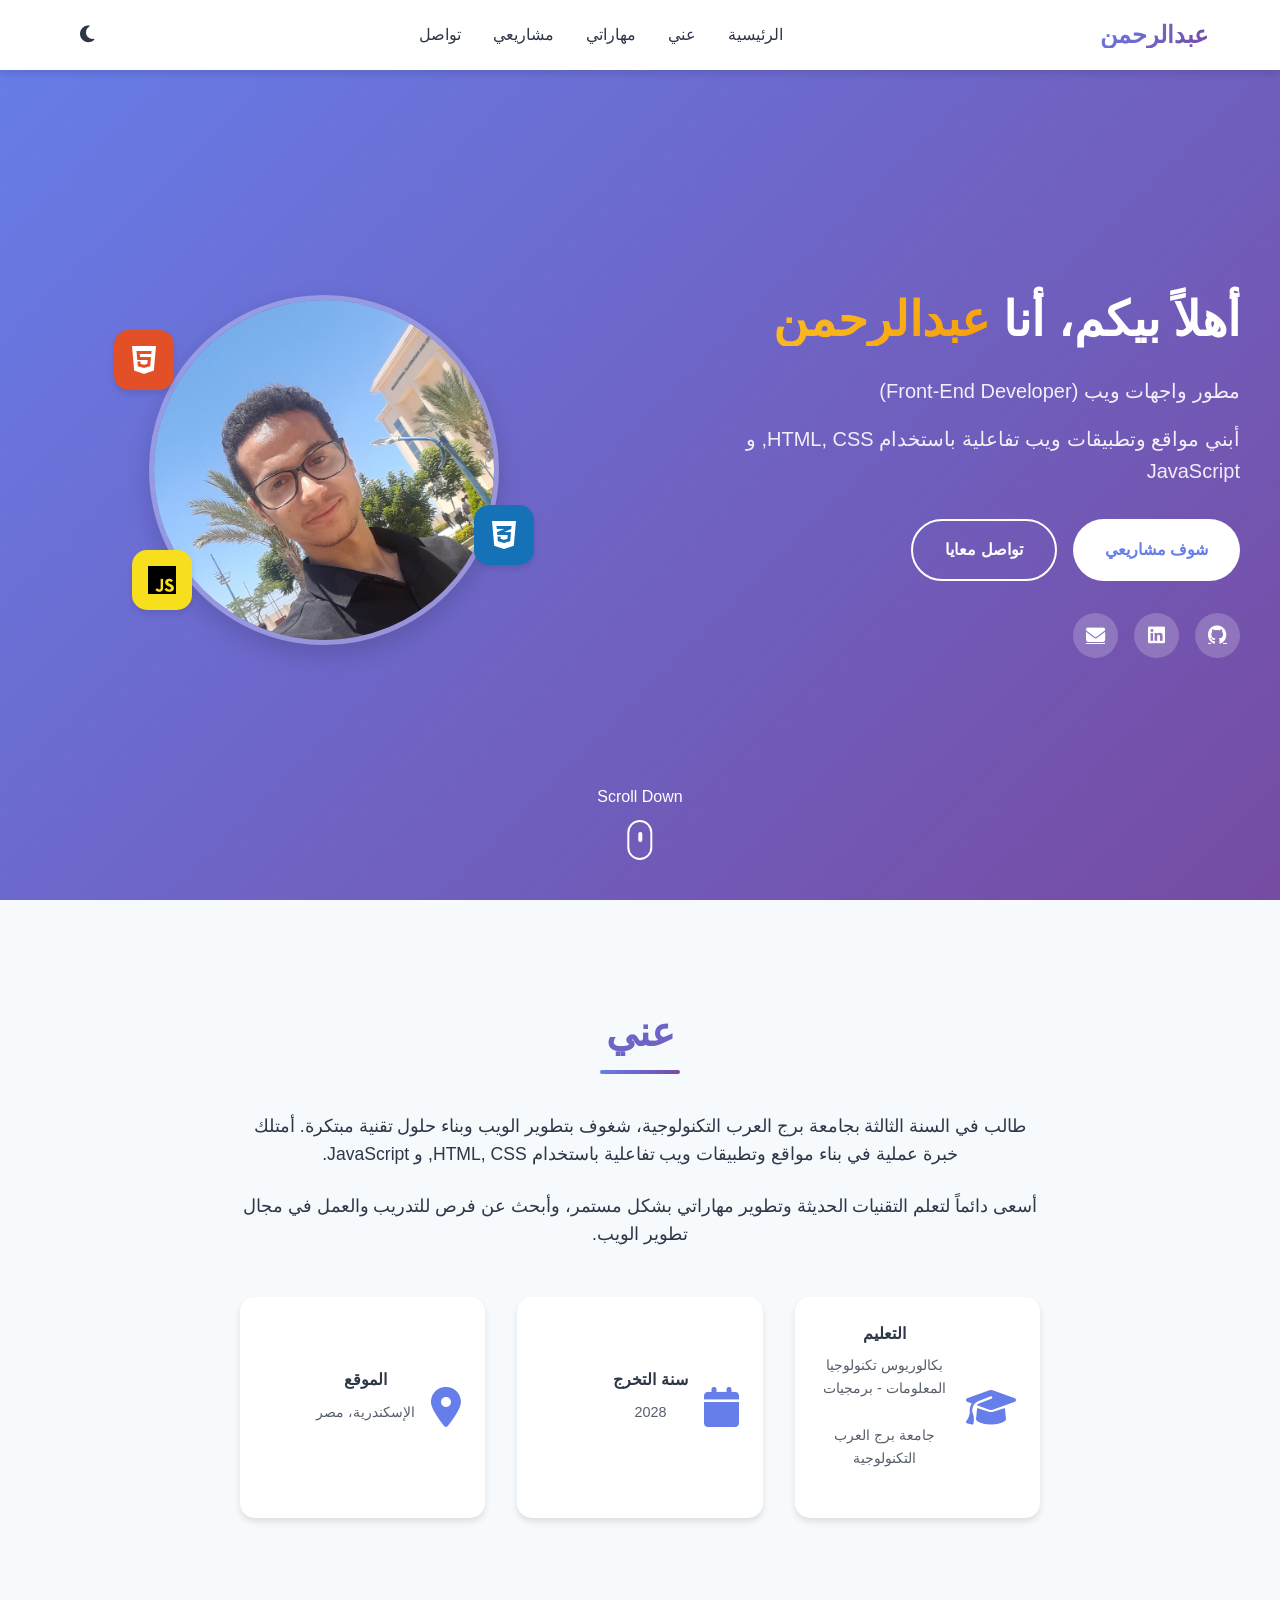
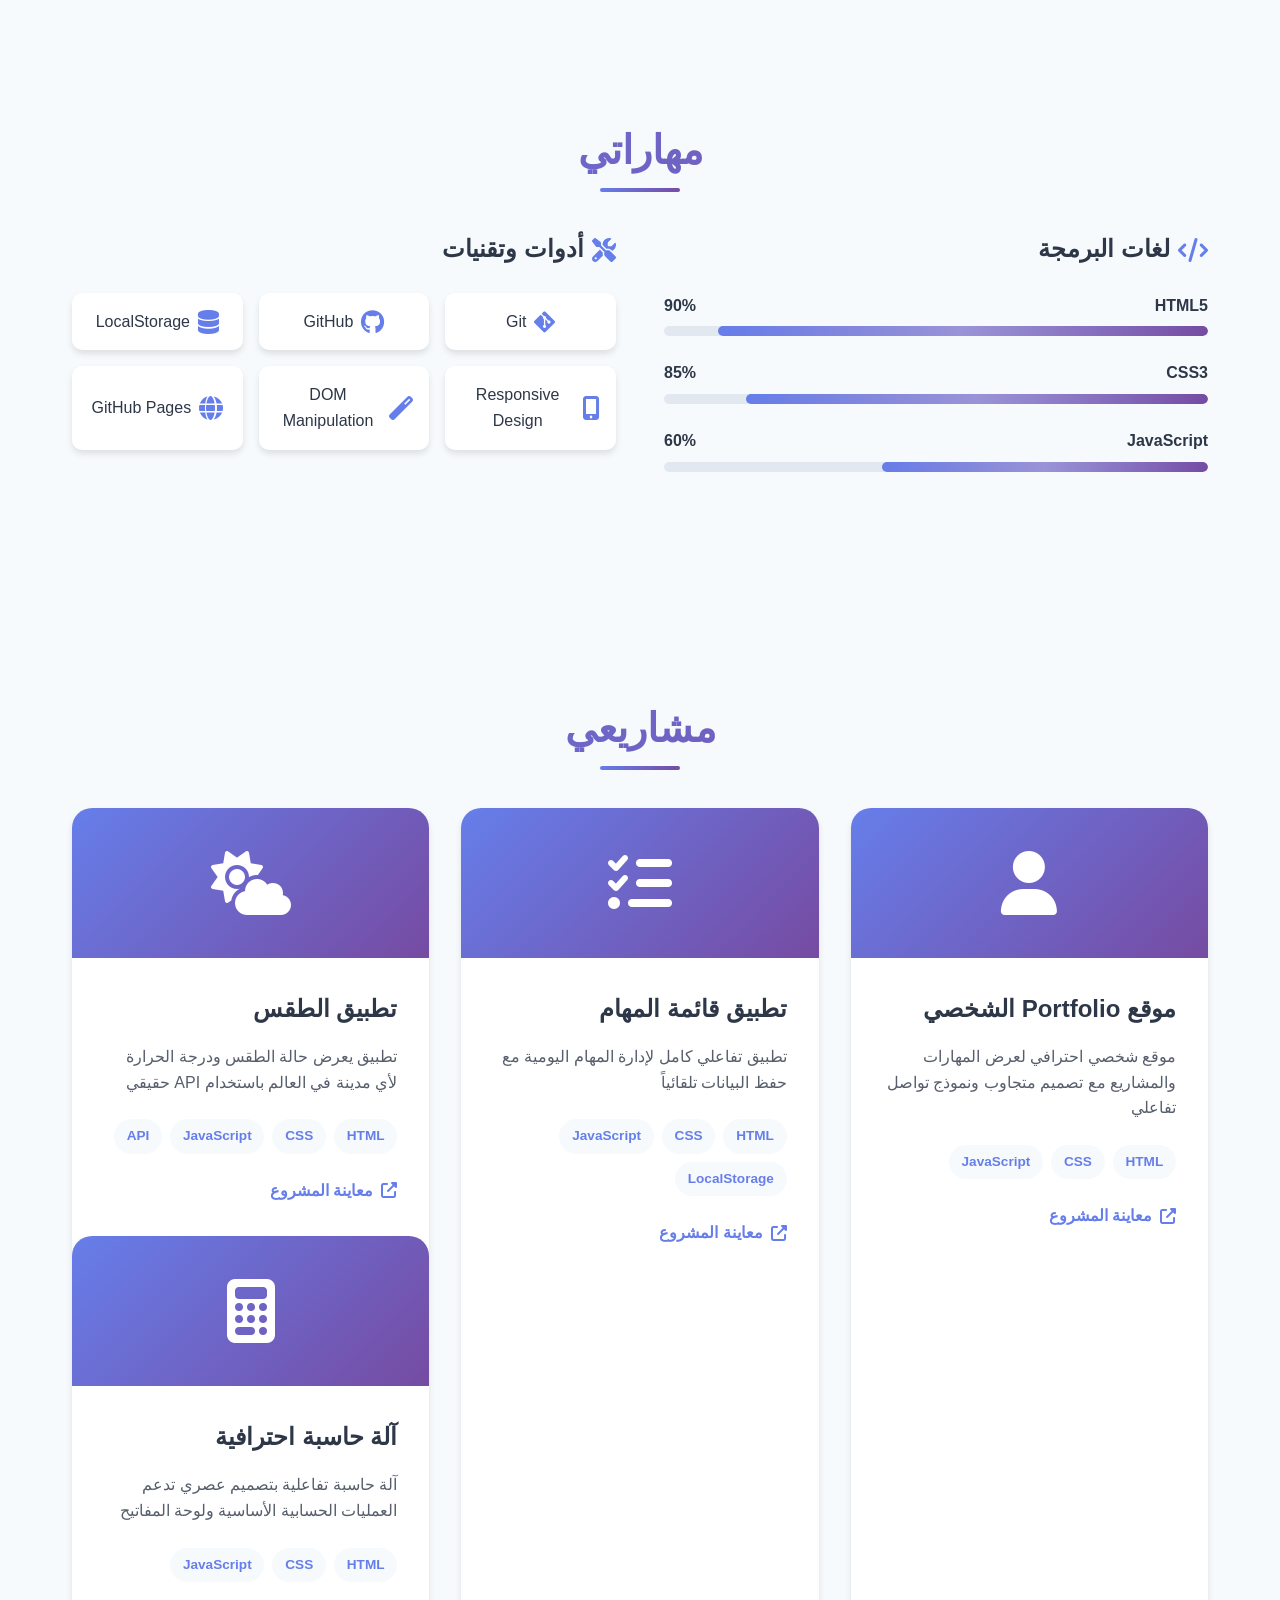
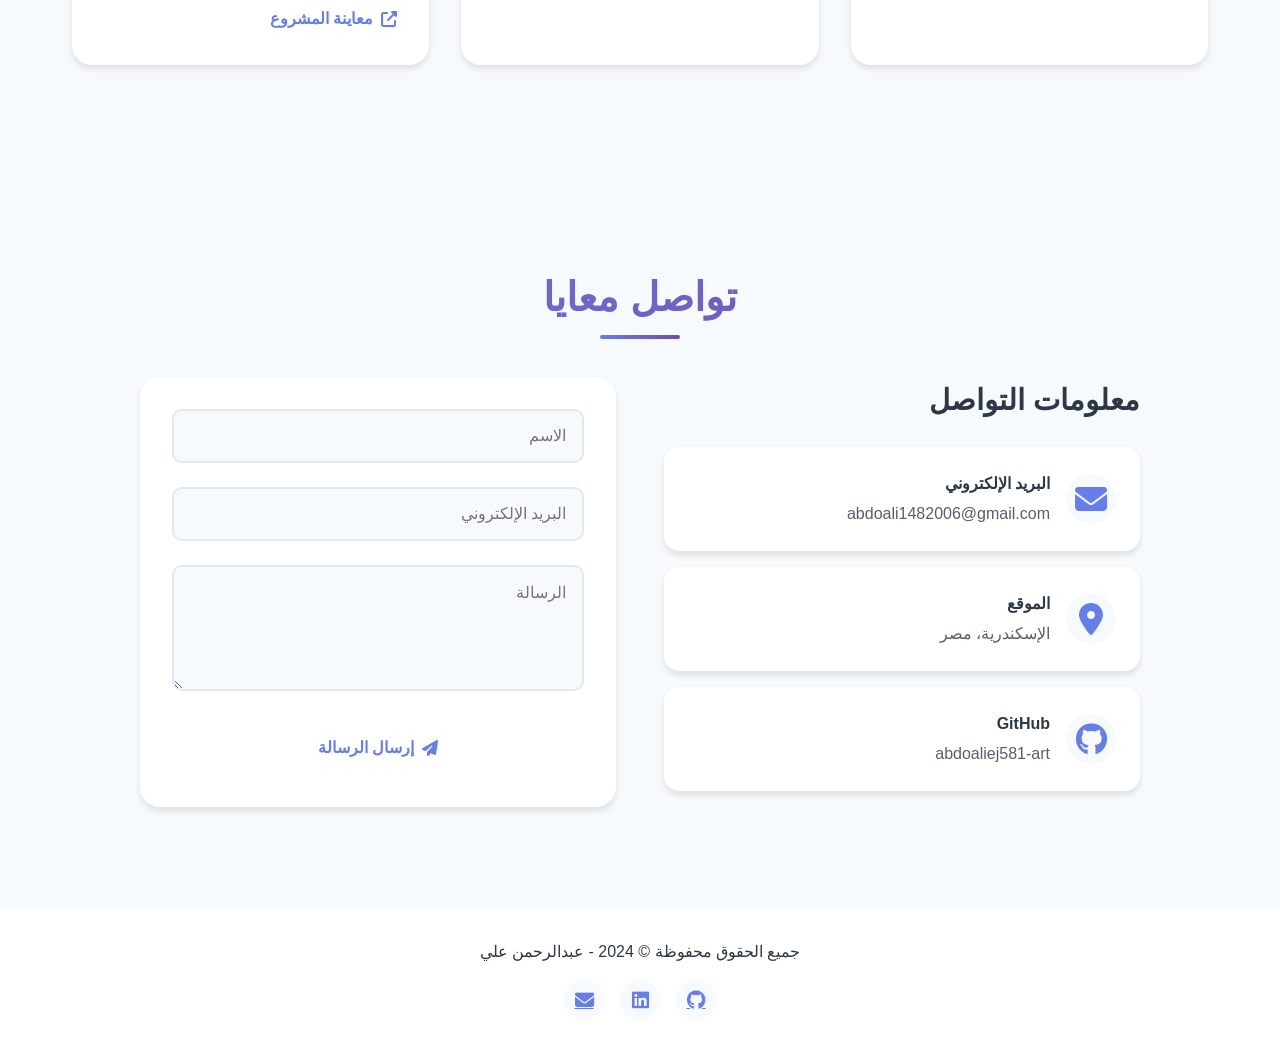
==== commit 1172426e: "Restore index.html with original content" ====
--- a/index.html
+++ b/index.html
@@ -219,13 +219,25 @@
                         <i class="fas fa-external-link-alt"></i> معاينة المشروع
                     </a>
                 </div>
-                <div class="project">
+                <div class="project-card">
+                        <div class="project-header">
+                    <i class="fas fa-calculator"></i>
+                </div>
+                <div class="project-content">
                         <h3>آلة حاسبة احترافية</h3>
-                    <p>آلة حاسبة تفاعلية بتصميم عصري تدعم العمليات الحسابية ولوحة المفاتيح</p>
-                        <p><strong>التقنيات:</strong> HTML, CSS, JavaScript</p>
-                <a href="calculator.html" target="_blank" class="project-link">جرّب المشروع 🧮</a>
-            </div>
-            </div>
+                    <p>آلة حاسبة تفاعلية بتصميم عصري تدعم العمليات الحسابية الأساسية ولوحة المفاتيح</p>
+                    <div class="project-tags">
+                        <span class="tag">HTML</span>
+                            <span class="tag">CSS</span>
+                    <span class="tag">JavaScript</span>
+                </div>
+                    <a href="calculator.html" target="_blank" class="project-link">
+            <i class="fas fa-external-link-alt"></i> معاينة المشروع
+            </a>
+                    </div>
+                </div>
+            </div>
+            
         </div>
     </section>
 
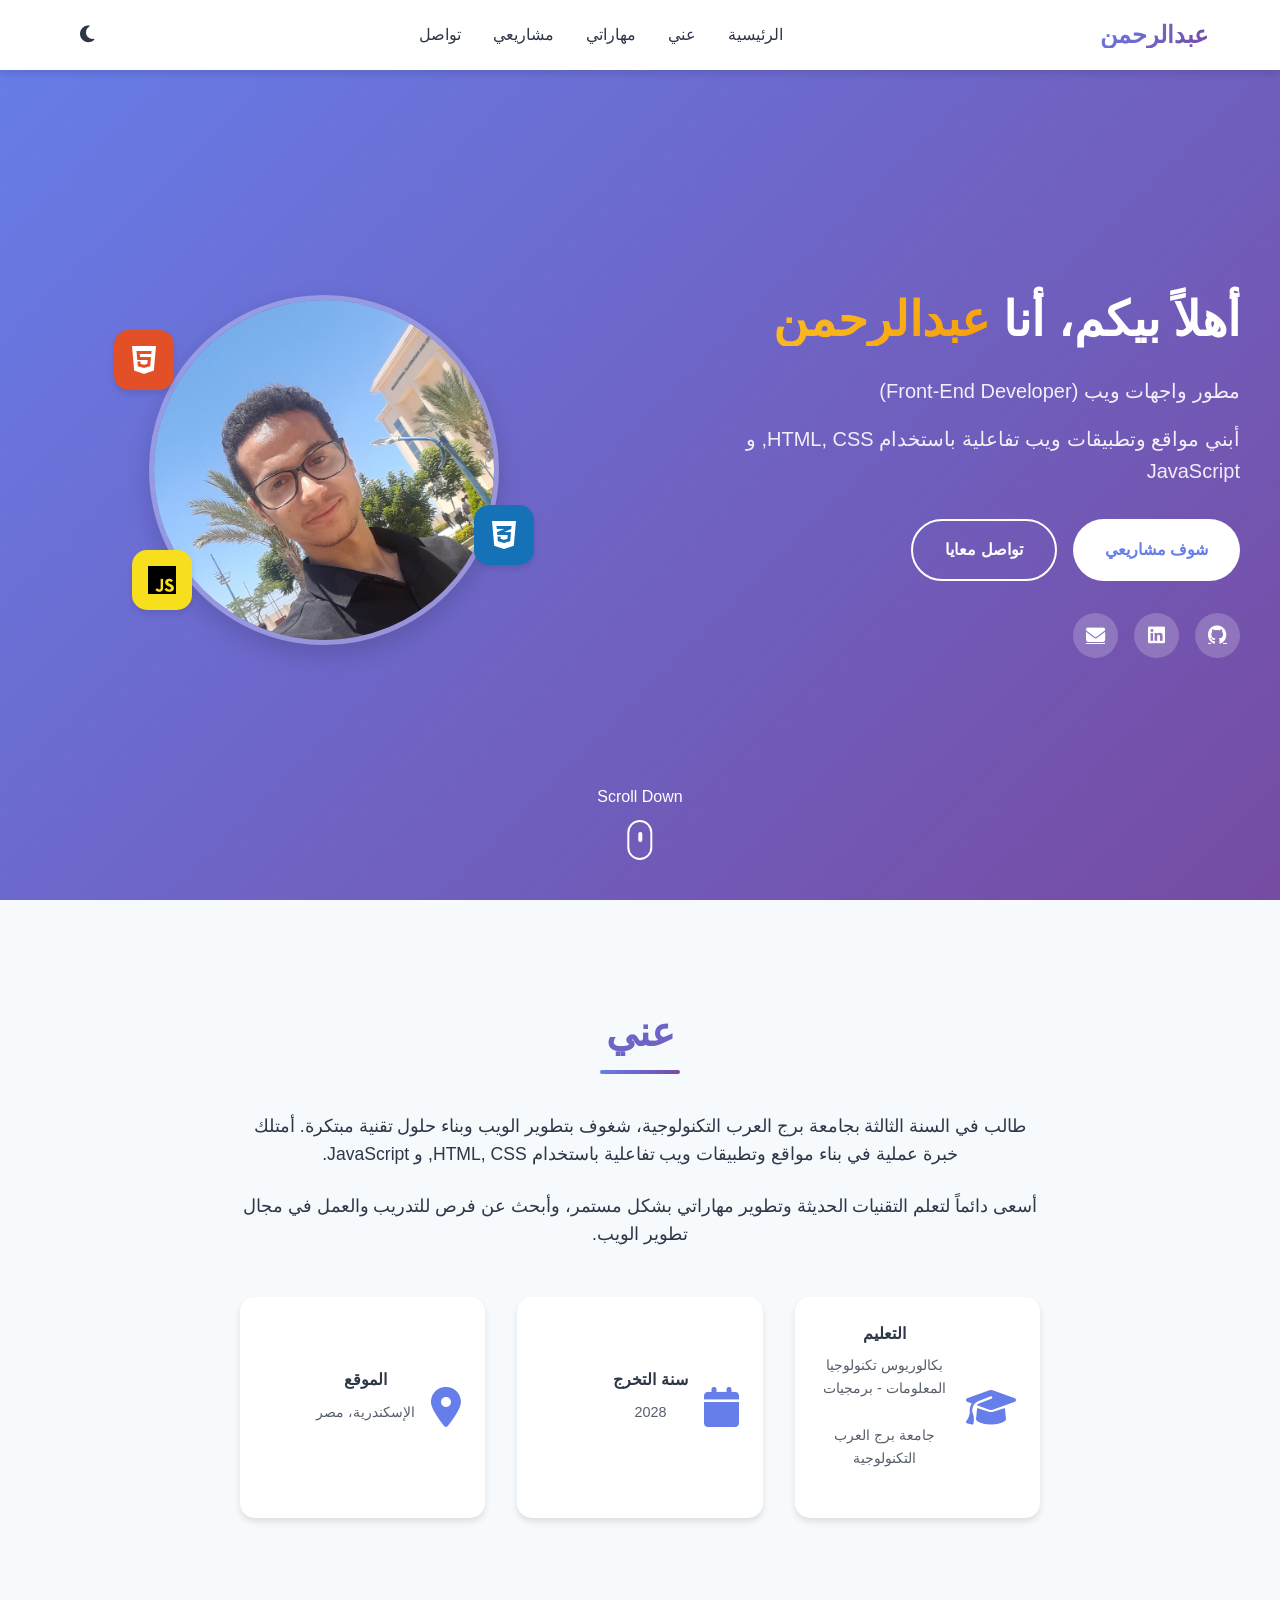
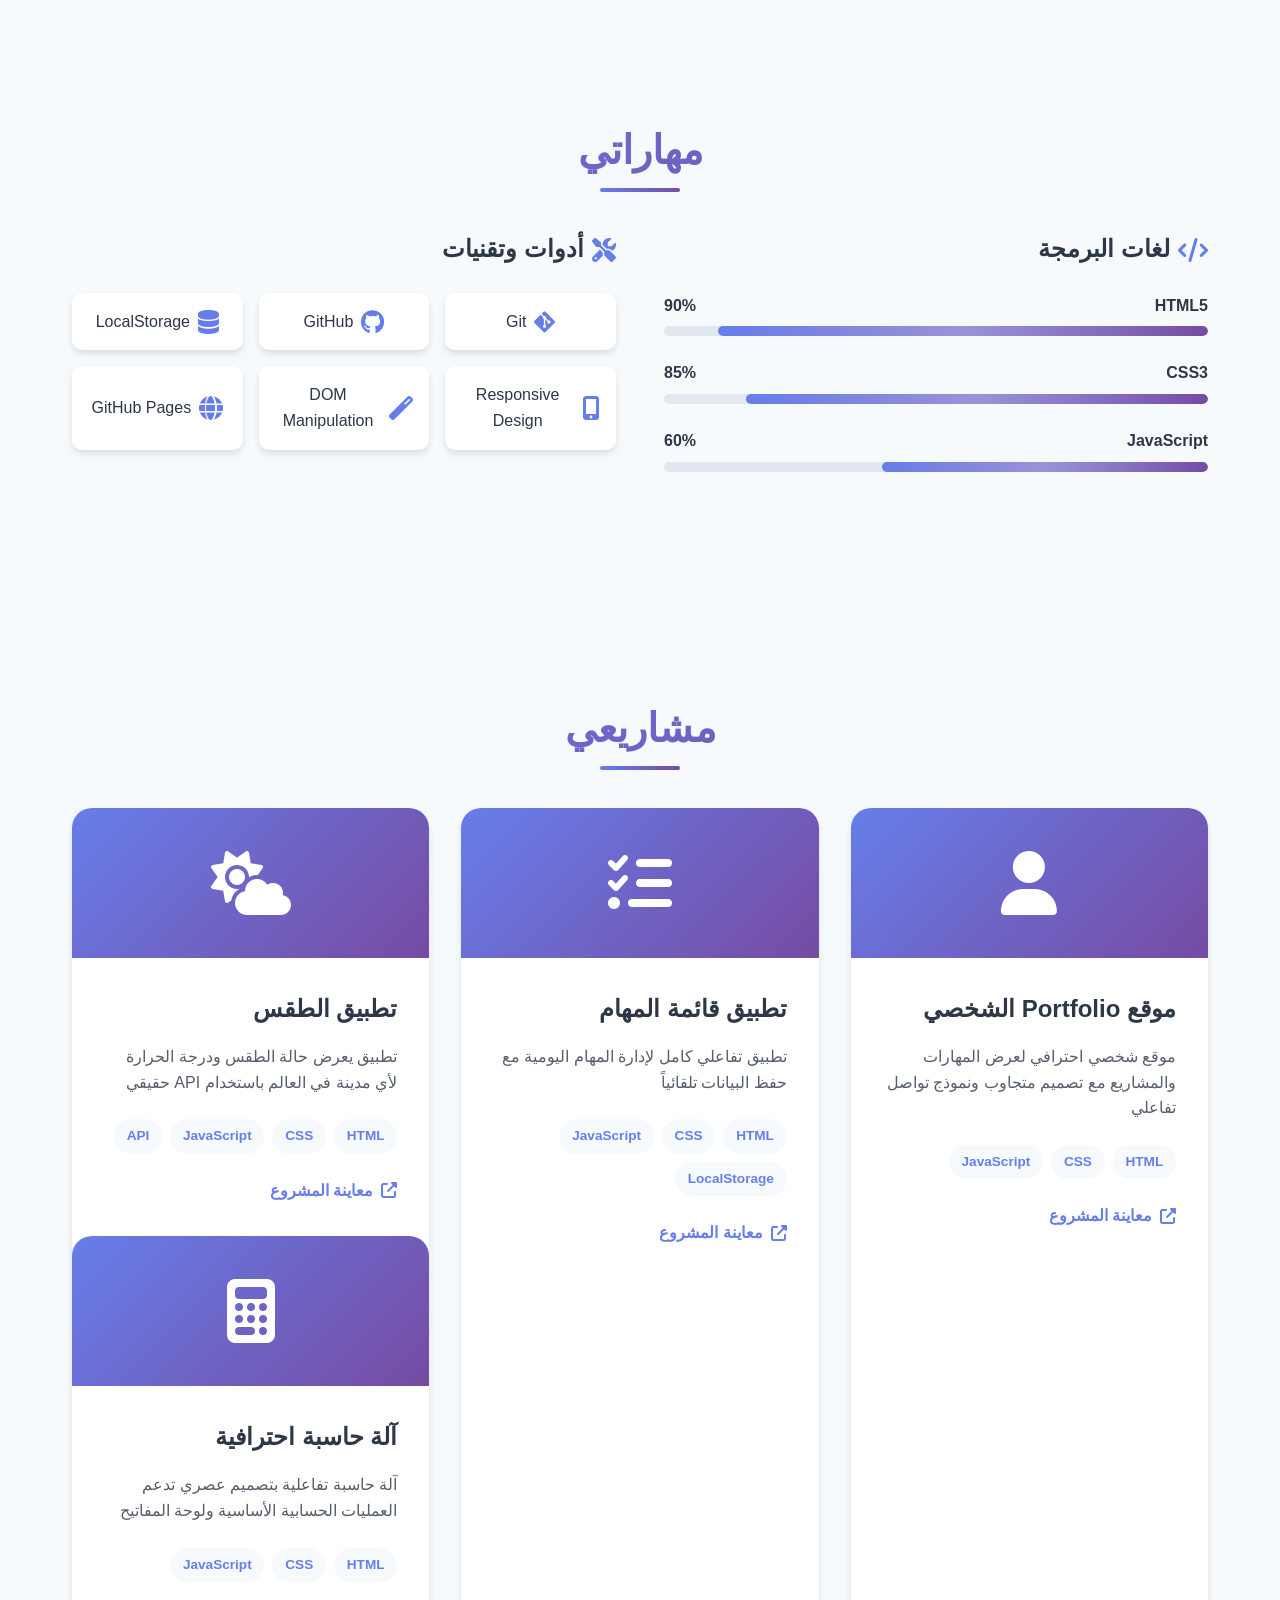
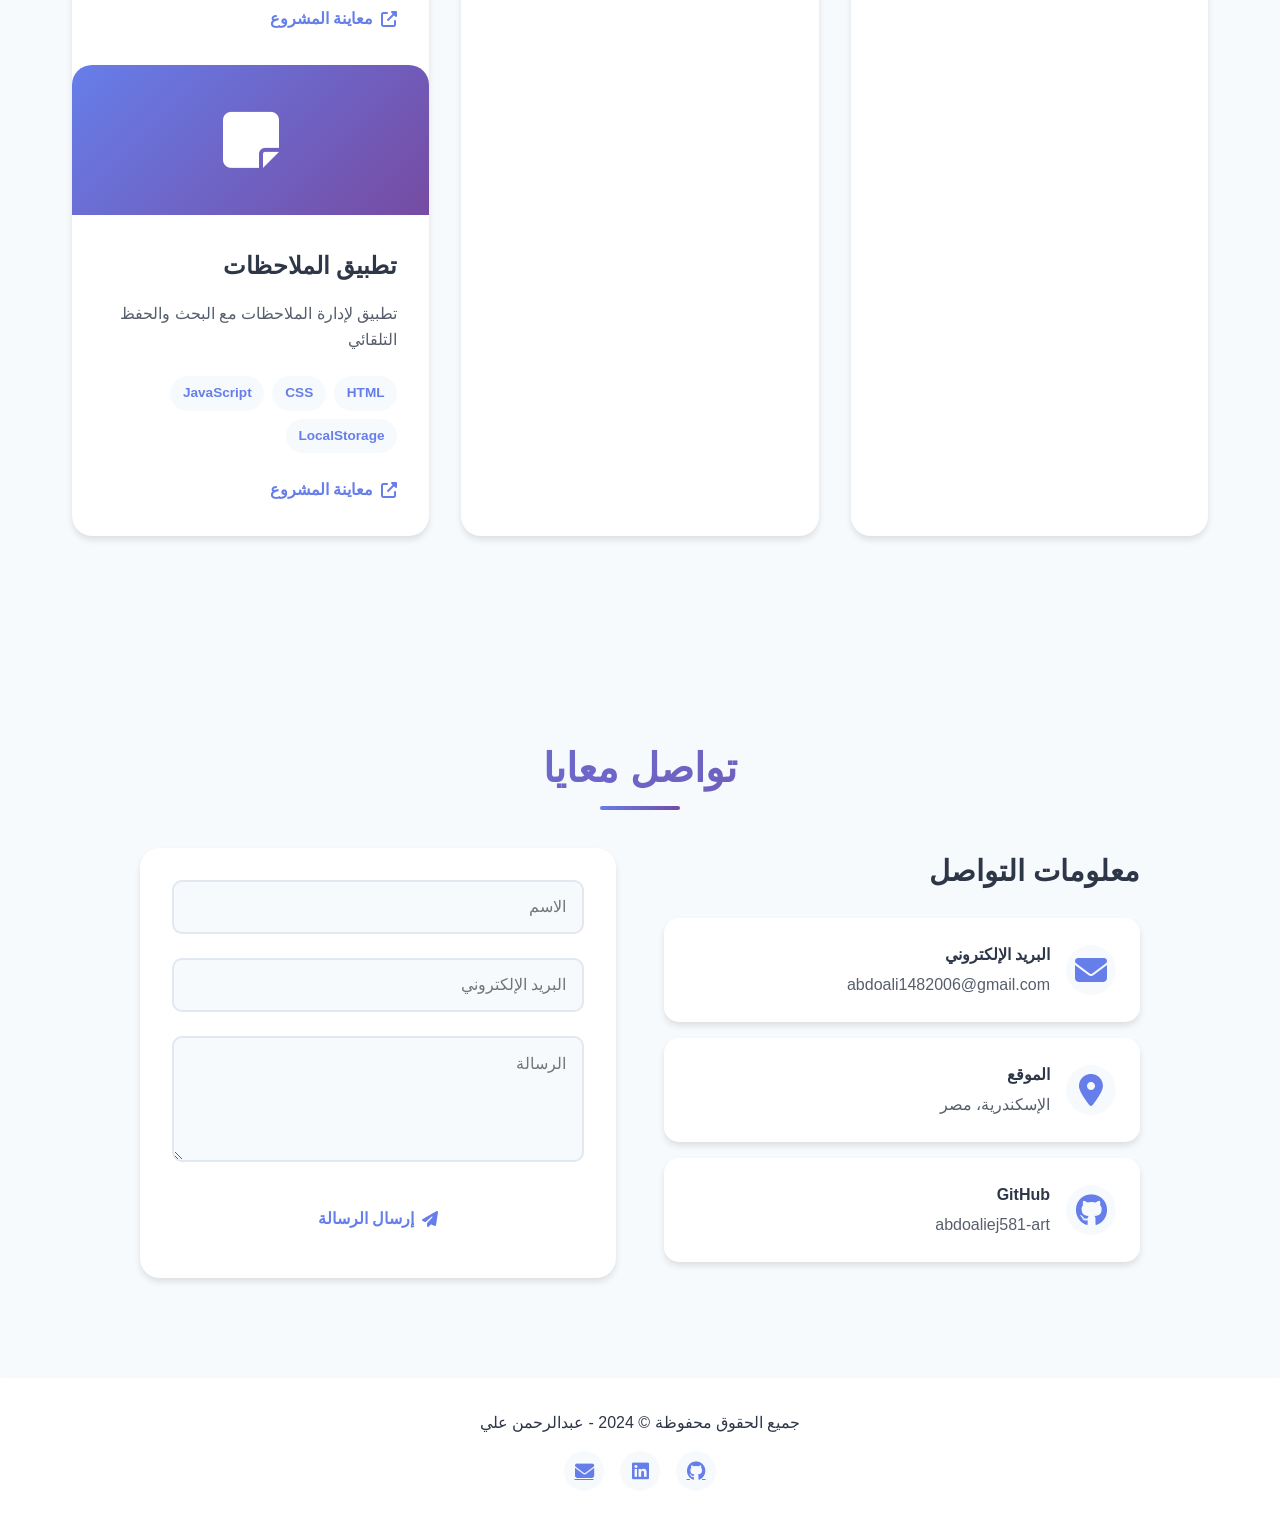
==== commit 830c8089: "Refactor index.html structure and content" ====
--- a/index.html
+++ b/index.html
@@ -219,6 +219,7 @@
                         <i class="fas fa-external-link-alt"></i> معاينة المشروع
                     </a>
                 </div>
+                <!-- project 4 -->
                 <div class="project-card">
                         <div class="project-header">
                     <i class="fas fa-calculator"></i>
@@ -235,6 +236,25 @@
             <i class="fas fa-external-link-alt"></i> معاينة المشروع
             </a>
                     </div>
+                    
+                    <div class="project-card">
+                            <div class="project-header">
+                        <i class="fas fa-sticky-note"></i>
+                    </div>
+                    <div class="project-content">
+                  <h3>تطبيق الملاحظات</h3>
+                        <p>تطبيق لإدارة الملاحظات مع البحث والحفظ التلقائي</p>
+                    <div class="project-tags">
+                            <span class="tag">HTML</span>
+                        <span class="tag">CSS</span>
+                    <span class="tag">JavaScript</span>
+                    <span class="tag">LocalStorage</span>
+                </div>
+                    <a href="notes.html" target="_blank" class="project-link">
+                    <i class="fas fa-external-link-alt"></i> معاينة المشروع
+                    </a>
+                </div>
+            </div>
                 </div>
             </div>
             
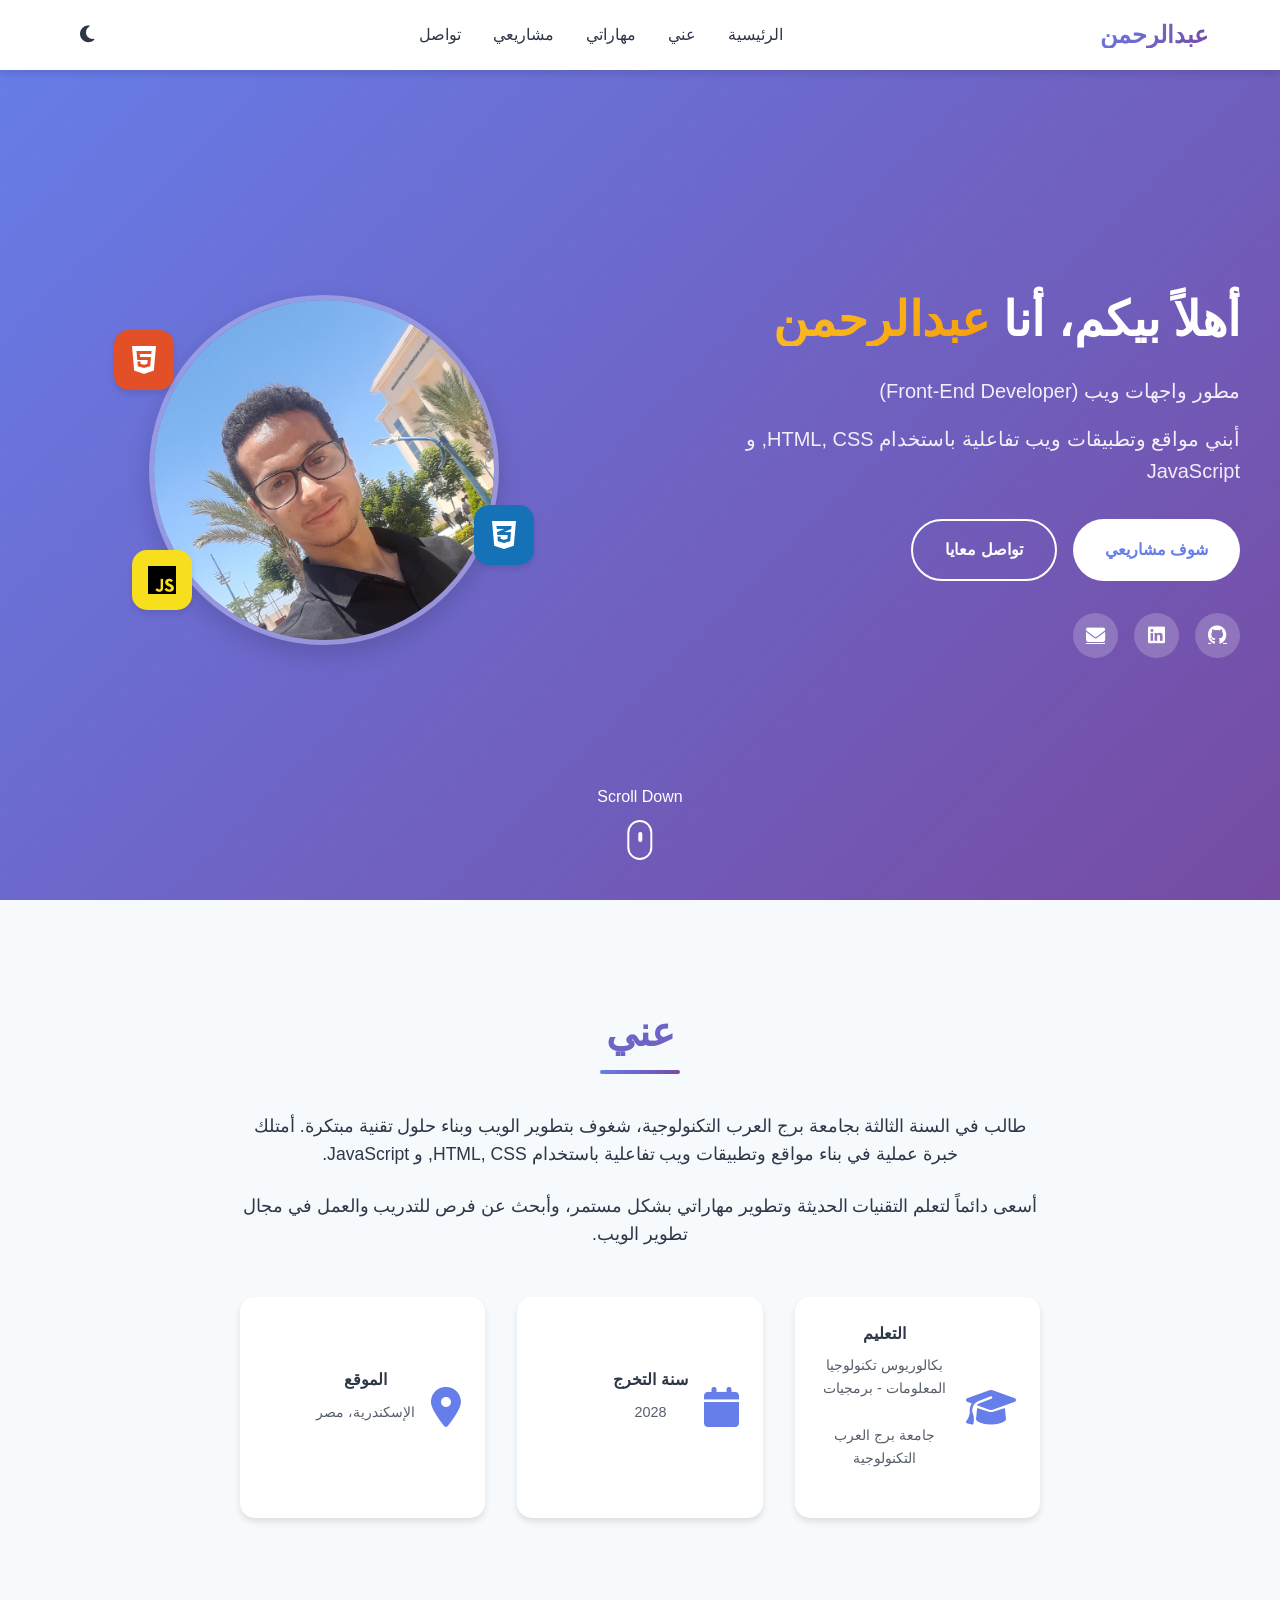
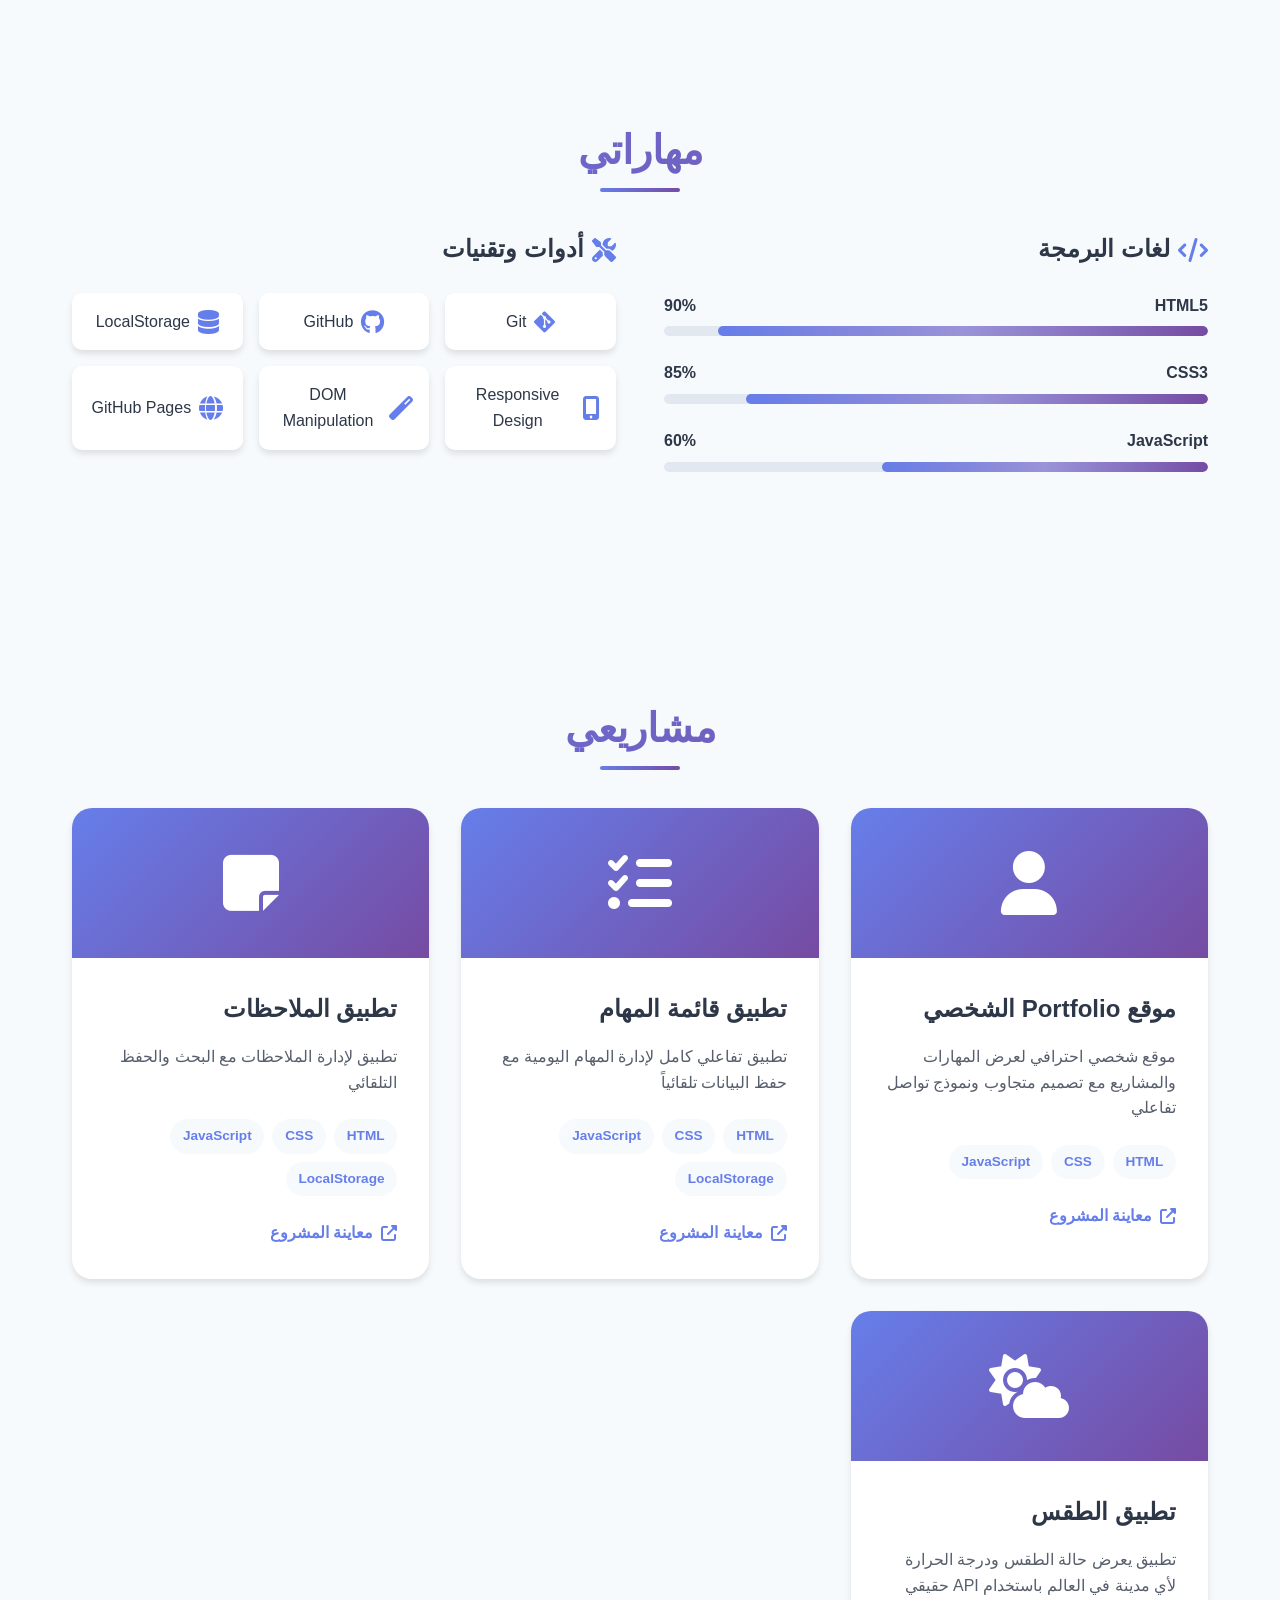
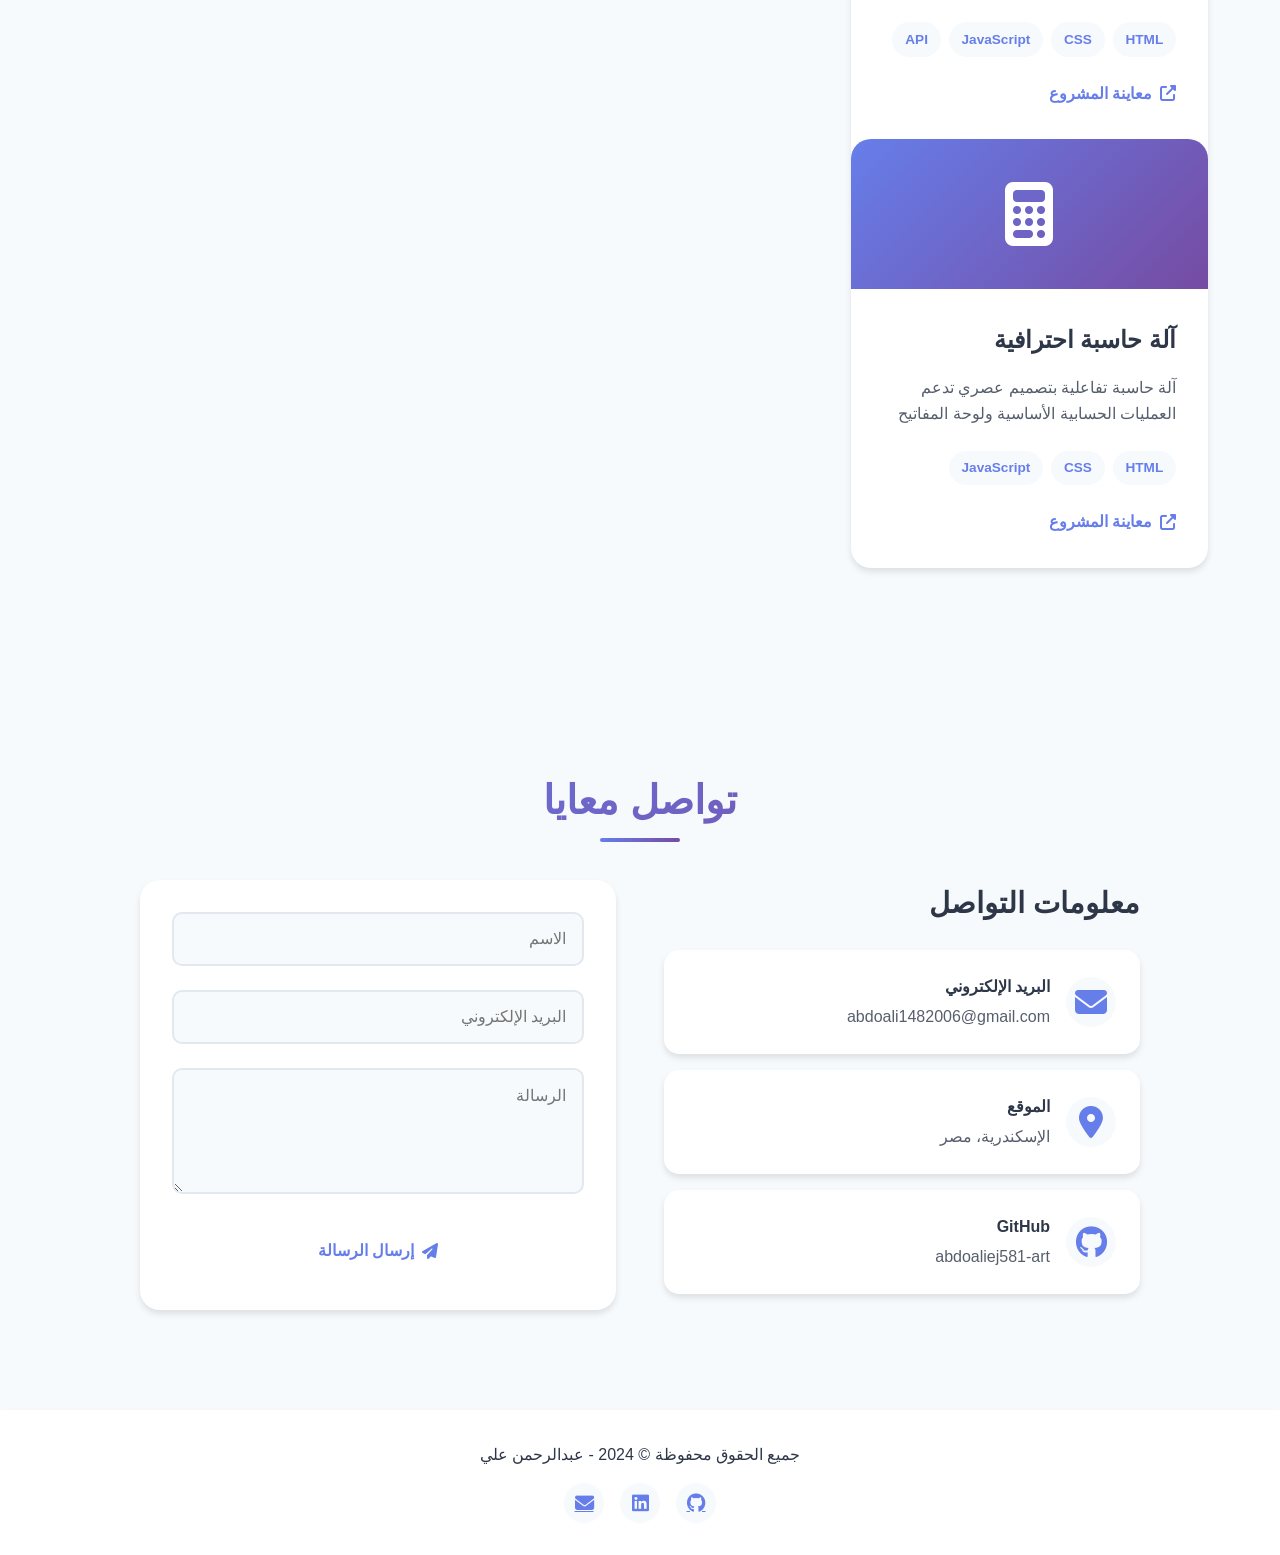
==== commit 2cb91531: "Fix HTML structure and formatting" ====
--- a/index.html
+++ b/index.html
@@ -201,6 +201,25 @@
                 </div>
             </div>
 
+                <div class="project-card">
+                        <div class="project-header">
+                <i class="fas fa-sticky-note"></i>
+                    </div>
+                        <div class="project-content">
+                    <h3>تطبيق الملاحظات</h3>
+                <p>تطبيق لإدارة الملاحظات مع البحث والحفظ التلقائي</p>
+                        <div class="project-tags">
+            <span class="tag">HTML</span>
+            <span class="tag">CSS</span>
+            <span class="tag">JavaScript</span>
+            <span class="tag">LocalStorage</span>
+        </div>
+        <a href="notes.html" target="_blank" class="project-link">
+            <i class="fas fa-external-link-alt"></i> معاينة المشروع
+        </a>
+    </div>
+</div>
+
             <!-- Project 3 -->
             <div class="project-card">
                 <div class="project-header">
@@ -236,24 +255,6 @@
             <i class="fas fa-external-link-alt"></i> معاينة المشروع
             </a>
                     </div>
-                    
-                    <div class="project-card">
-                            <div class="project-header">
-                        <i class="fas fa-sticky-note"></i>
-                    </div>
-                    <div class="project-content">
-                  <h3>تطبيق الملاحظات</h3>
-                        <p>تطبيق لإدارة الملاحظات مع البحث والحفظ التلقائي</p>
-                    <div class="project-tags">
-                            <span class="tag">HTML</span>
-                        <span class="tag">CSS</span>
-                    <span class="tag">JavaScript</span>
-                    <span class="tag">LocalStorage</span>
-                </div>
-                    <a href="notes.html" target="_blank" class="project-link">
-                    <i class="fas fa-external-link-alt"></i> معاينة المشروع
-                    </a>
-                </div>
             </div>
                 </div>
             </div>
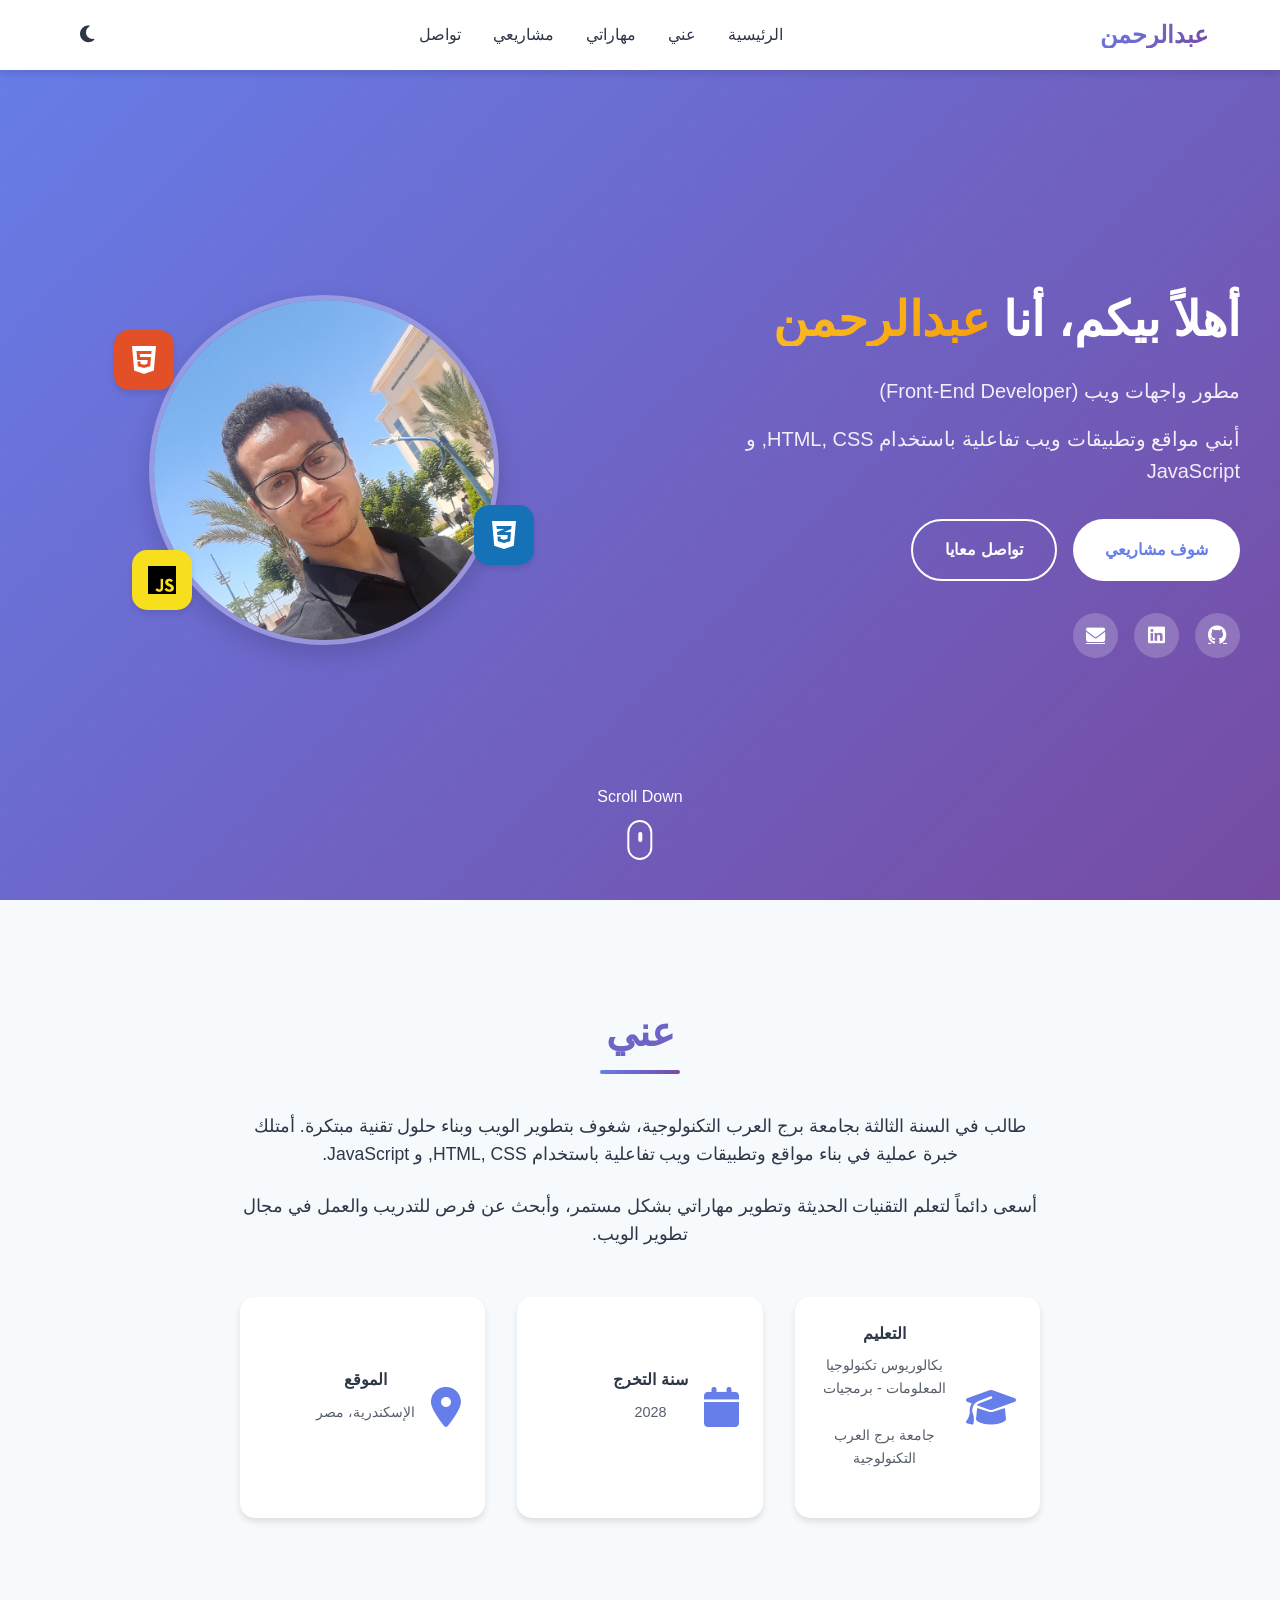
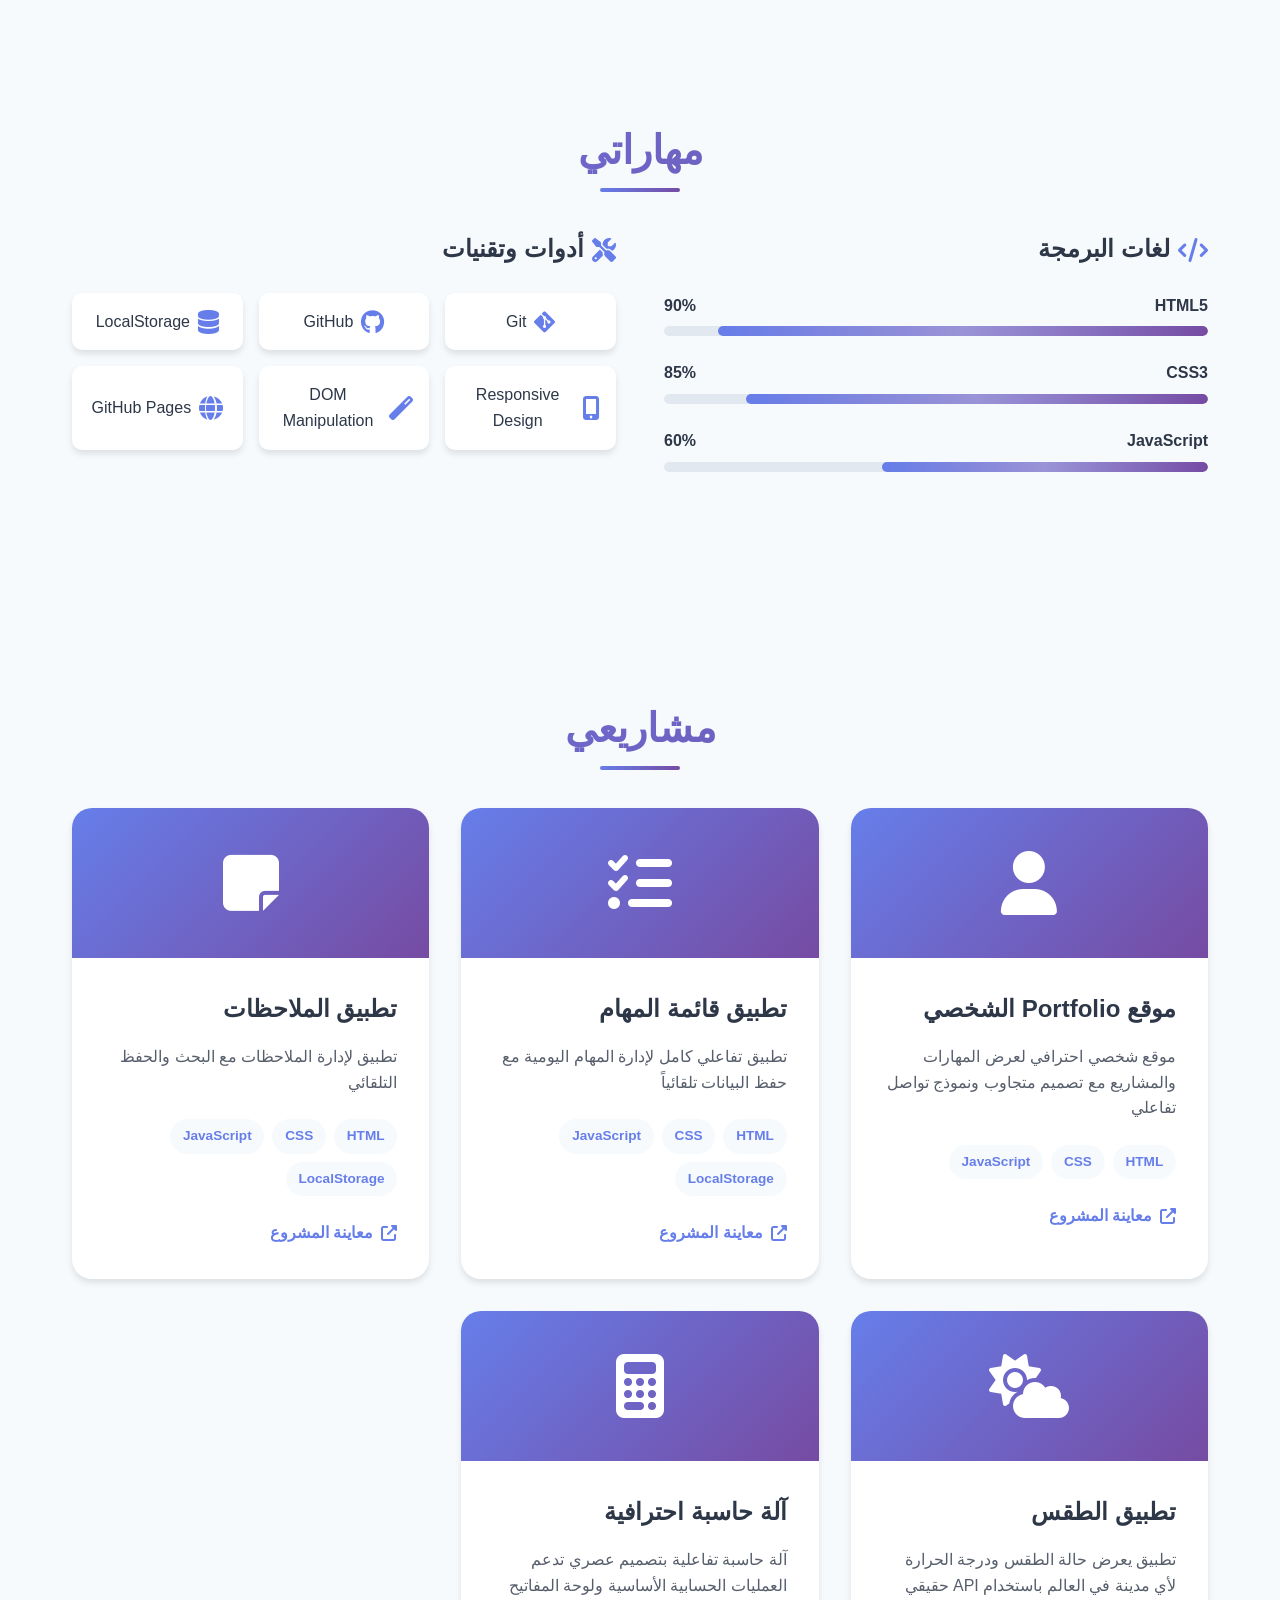
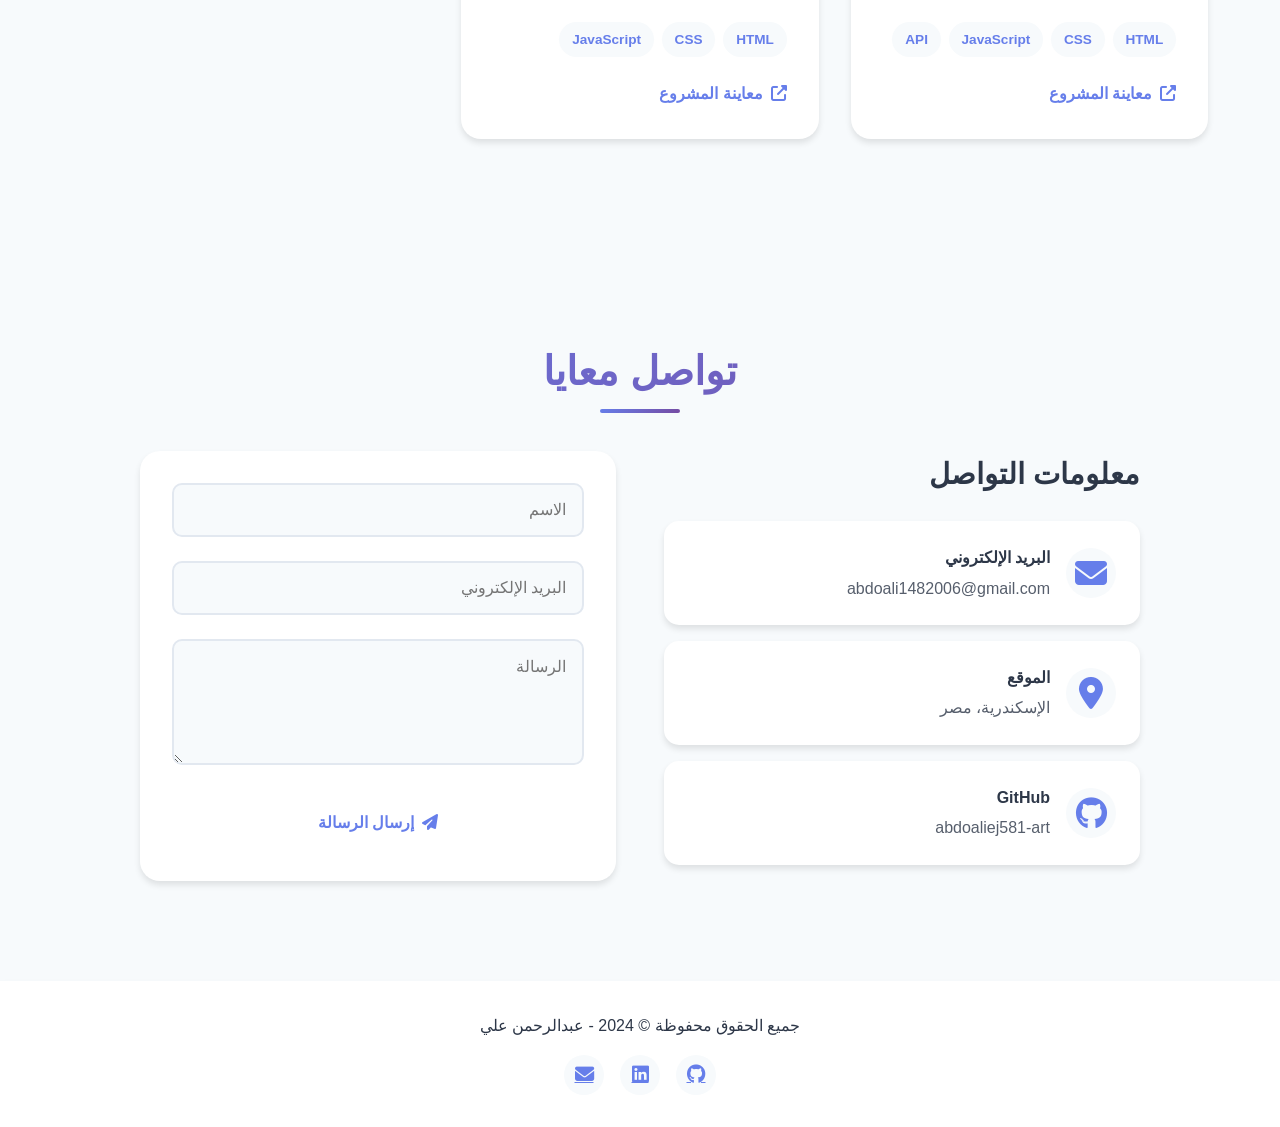
==== commit c9cc77d1: "Fix HTML structure and update content" ====
--- a/index.html
+++ b/index.html
@@ -162,7 +162,8 @@
     <section id="projects" class="projects section">
         <h2 class="section-title">مشاريعي</h2>
         <div class="projects-grid">
-            <!-- Project 1 -->
+            
+            <!-- Project 1: Portfolio -->
             <div class="project-card">
                 <div class="project-header">
                     <i class="fas fa-user"></i>
@@ -181,7 +182,7 @@
                 </div>
             </div>
 
-            <!-- Project 2 -->
+            <!-- Project 2: To-Do List -->
             <div class="project-card">
                 <div class="project-header">
                     <i class="fas fa-tasks"></i>
@@ -201,26 +202,27 @@
                 </div>
             </div>
 
-                <div class="project-card">
-                        <div class="project-header">
-                <i class="fas fa-sticky-note"></i>
-                    </div>
-                        <div class="project-content">
+            <!-- Project 3: Notes App -->
+            <div class="project-card">
+                <div class="project-header">
+                    <i class="fas fa-sticky-note"></i>
+                </div>
+                <div class="project-content">
                     <h3>تطبيق الملاحظات</h3>
-                <p>تطبيق لإدارة الملاحظات مع البحث والحفظ التلقائي</p>
-                        <div class="project-tags">
-            <span class="tag">HTML</span>
-            <span class="tag">CSS</span>
-            <span class="tag">JavaScript</span>
-            <span class="tag">LocalStorage</span>
-        </div>
-        <a href="notes.html" target="_blank" class="project-link">
-            <i class="fas fa-external-link-alt"></i> معاينة المشروع
-        </a>
-    </div>
-</div>
-
-            <!-- Project 3 -->
+                    <p>تطبيق لإدارة الملاحظات مع البحث والحفظ التلقائي</p>
+                    <div class="project-tags">
+                        <span class="tag">HTML</span>
+                        <span class="tag">CSS</span>
+                        <span class="tag">JavaScript</span>
+                        <span class="tag">LocalStorage</span>
+                    </div>
+                    <a href="notes.html" target="_blank" class="project-link">
+                        <i class="fas fa-external-link-alt"></i> معاينة المشروع
+                    </a>
+                </div>
+            </div>
+
+            <!-- Project 4: Weather App -->
             <div class="project-card">
                 <div class="project-header">
                     <i class="fas fa-cloud-sun"></i>
@@ -238,27 +240,27 @@
                         <i class="fas fa-external-link-alt"></i> معاينة المشروع
                     </a>
                 </div>
-                <!-- project 4 -->
-                <div class="project-card">
-                        <div class="project-header">
+            </div>
+
+            <!-- Project 5: Calculator -->
+            <div class="project-card">
+                <div class="project-header">
                     <i class="fas fa-calculator"></i>
                 </div>
                 <div class="project-content">
-                        <h3>آلة حاسبة احترافية</h3>
+                    <h3>آلة حاسبة احترافية</h3>
                     <p>آلة حاسبة تفاعلية بتصميم عصري تدعم العمليات الحسابية الأساسية ولوحة المفاتيح</p>
                     <div class="project-tags">
                         <span class="tag">HTML</span>
-                            <span class="tag">CSS</span>
-                    <span class="tag">JavaScript</span>
-                </div>
+                        <span class="tag">CSS</span>
+                        <span class="tag">JavaScript</span>
+                    </div>
                     <a href="calculator.html" target="_blank" class="project-link">
-            <i class="fas fa-external-link-alt"></i> معاينة المشروع
-            </a>
-                    </div>
-            </div>
-                </div>
-            </div>
-            
+                        <i class="fas fa-external-link-alt"></i> معاينة المشروع
+                    </a>
+                </div>
+            </div>
+
         </div>
     </section>
 
